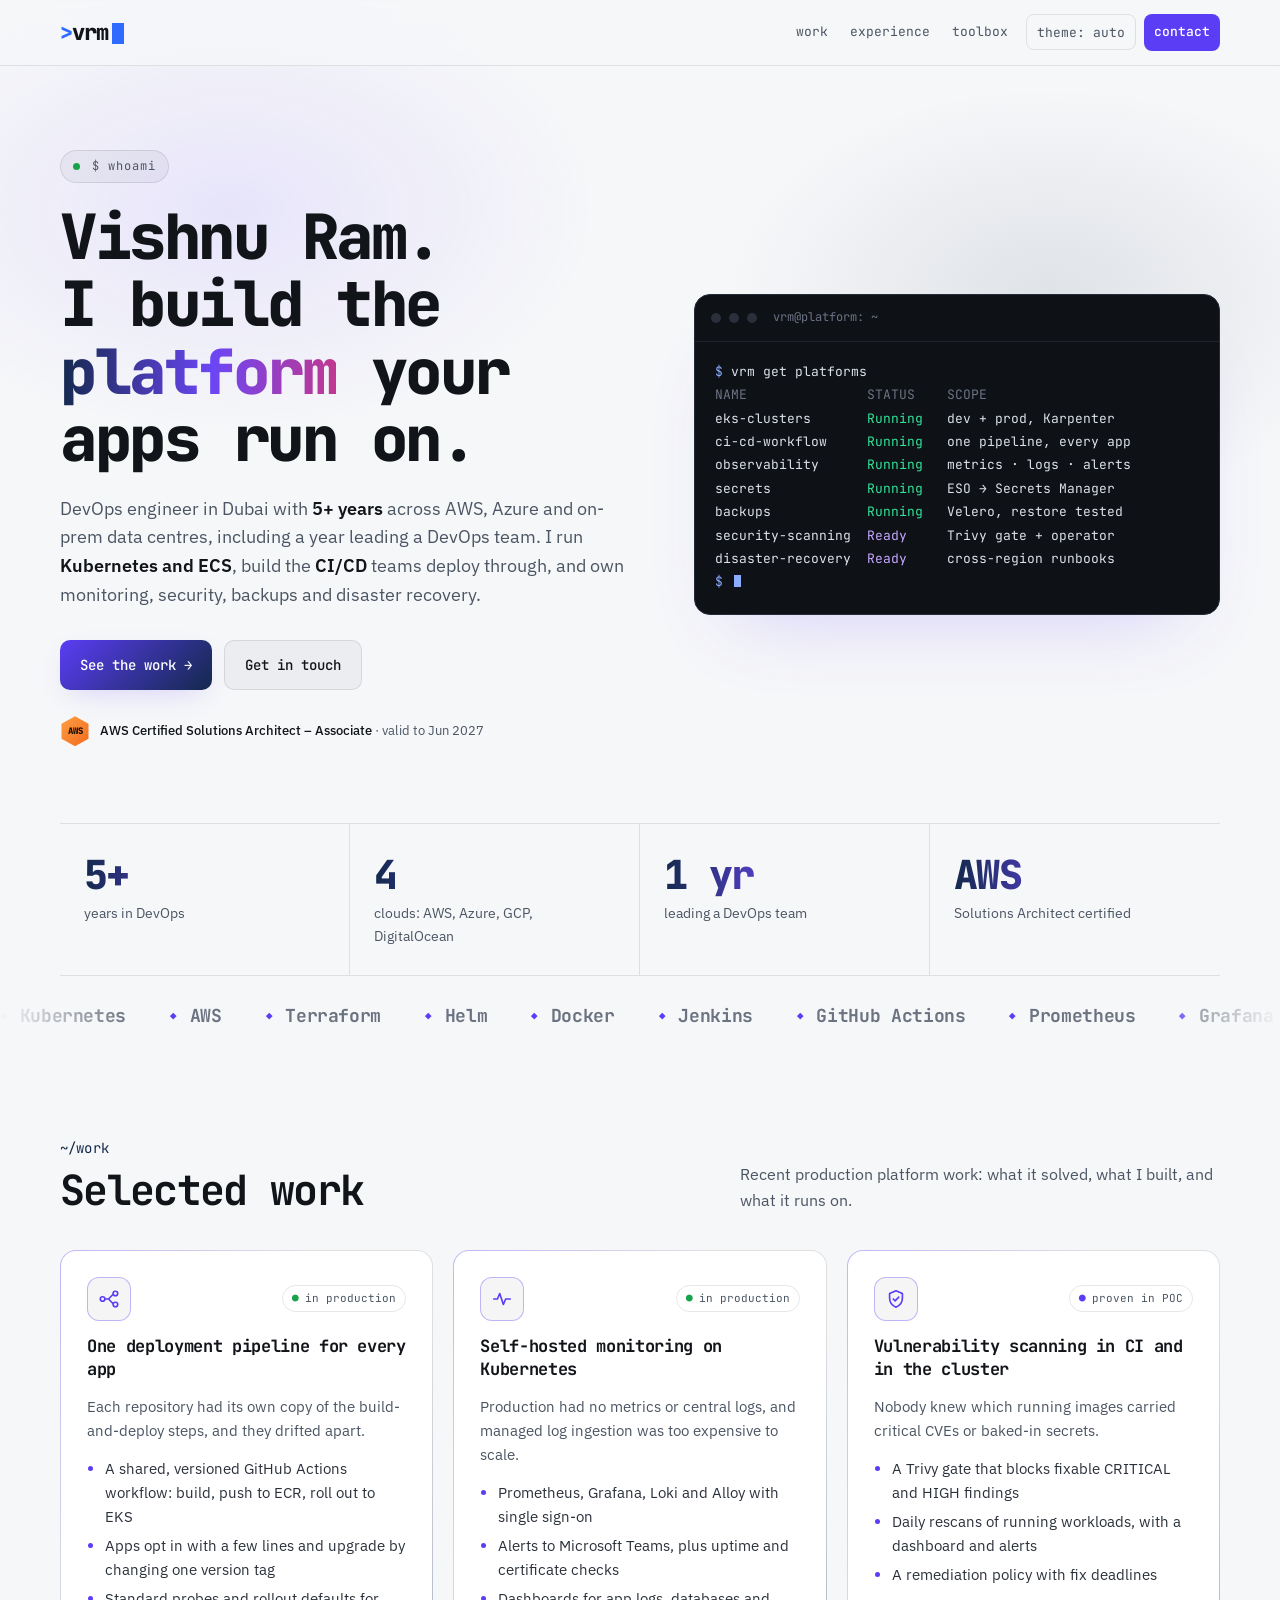
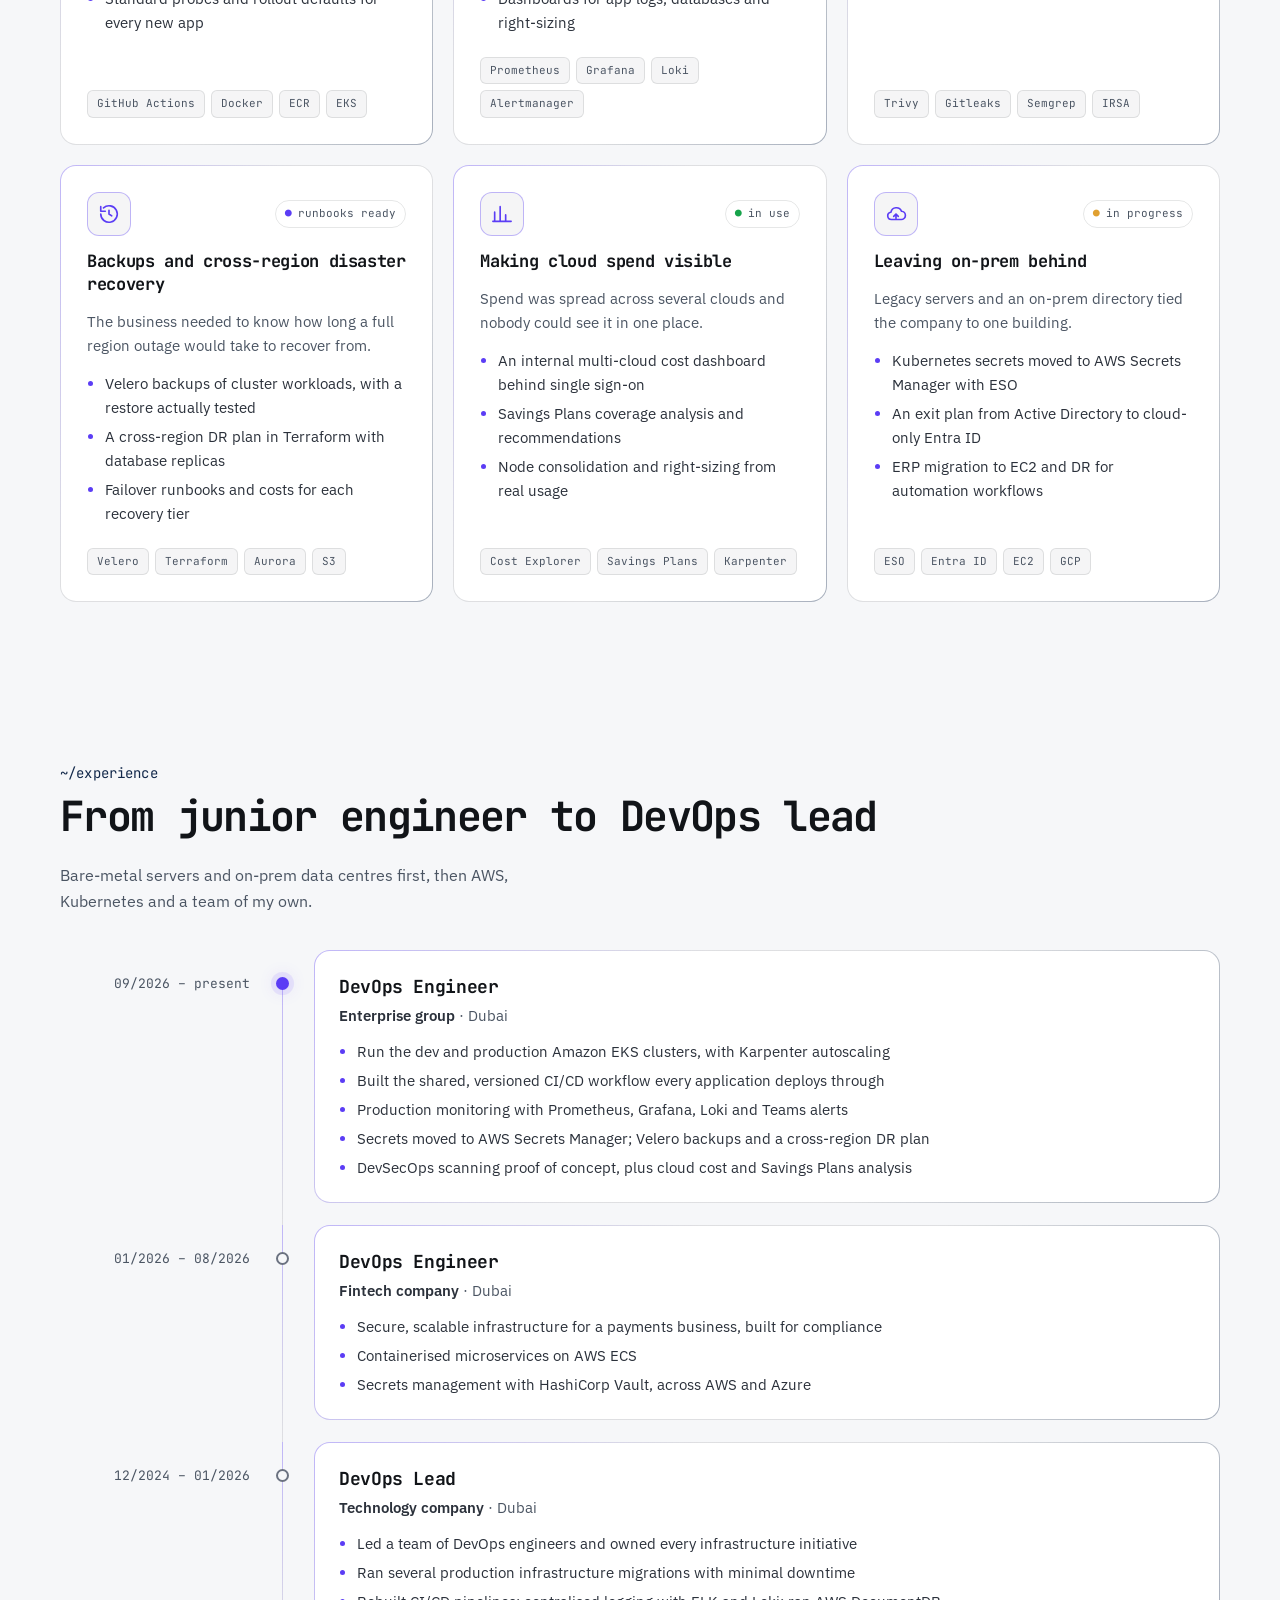
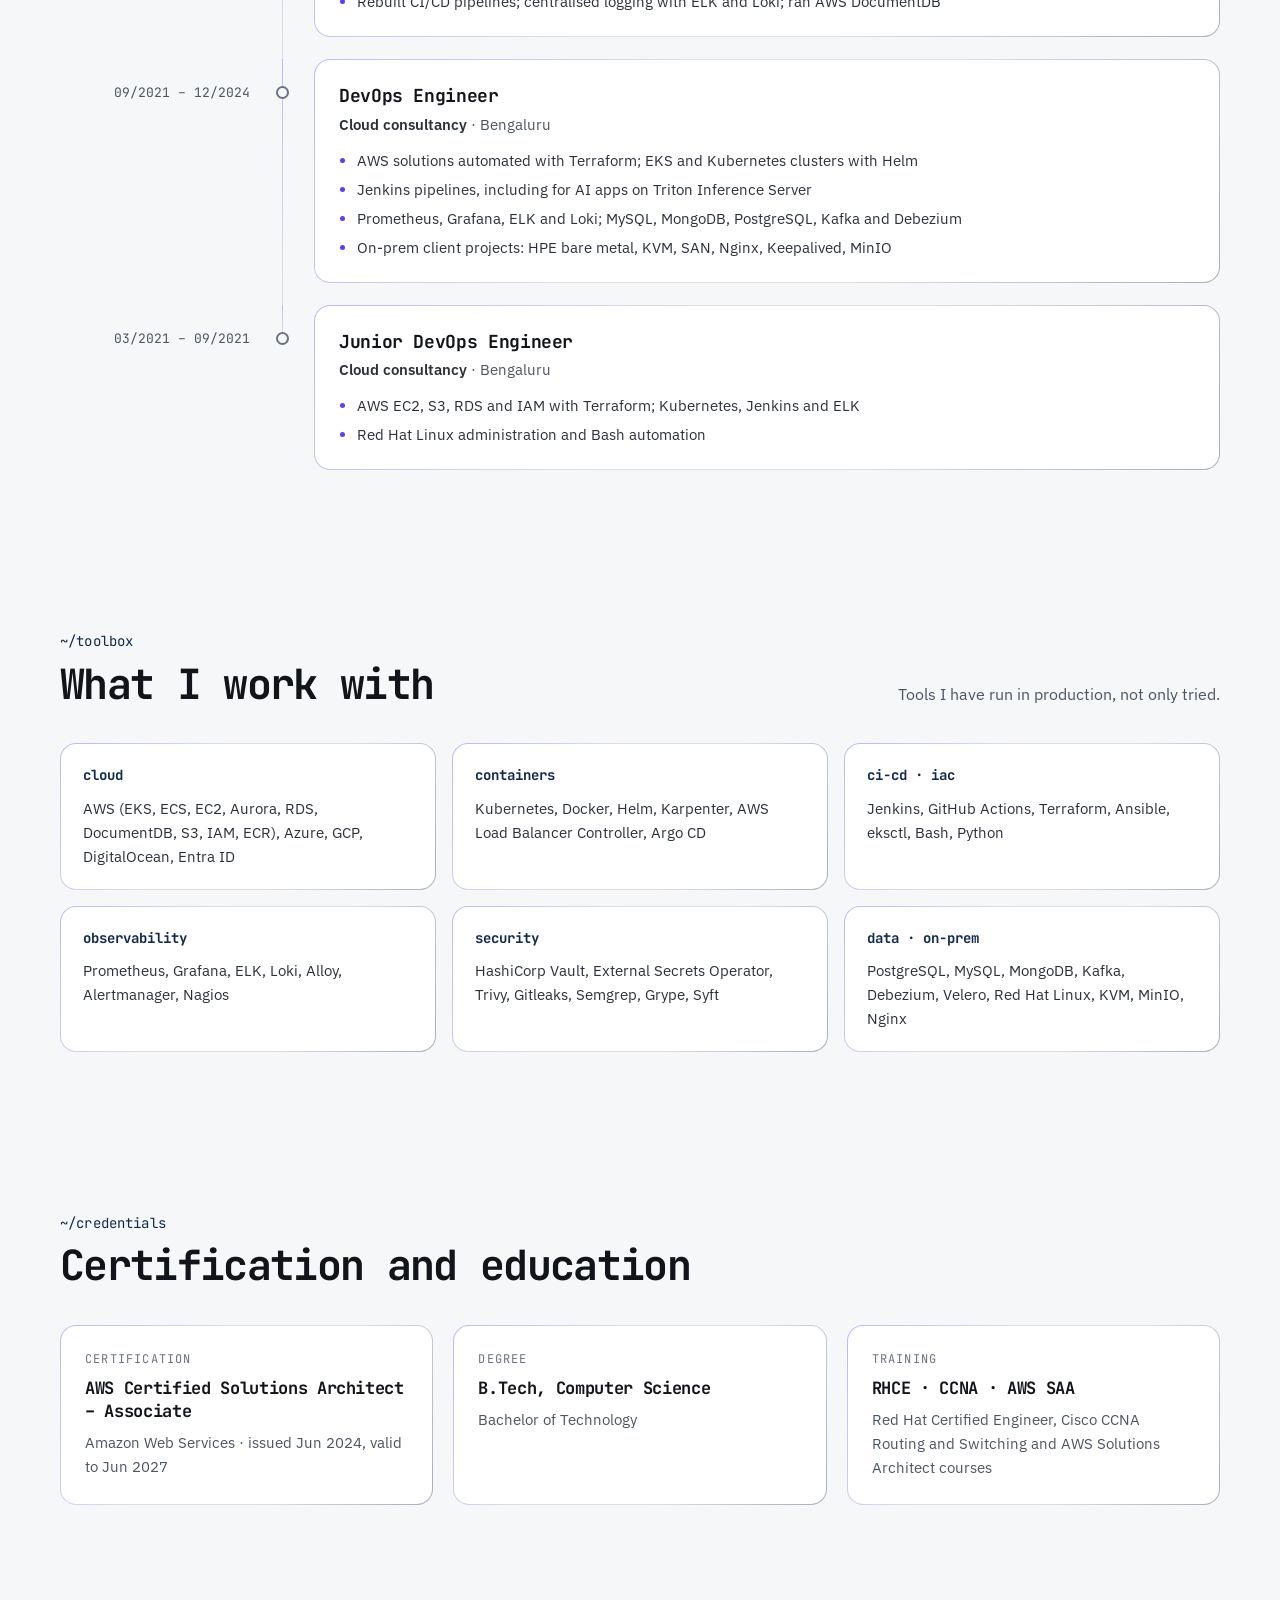
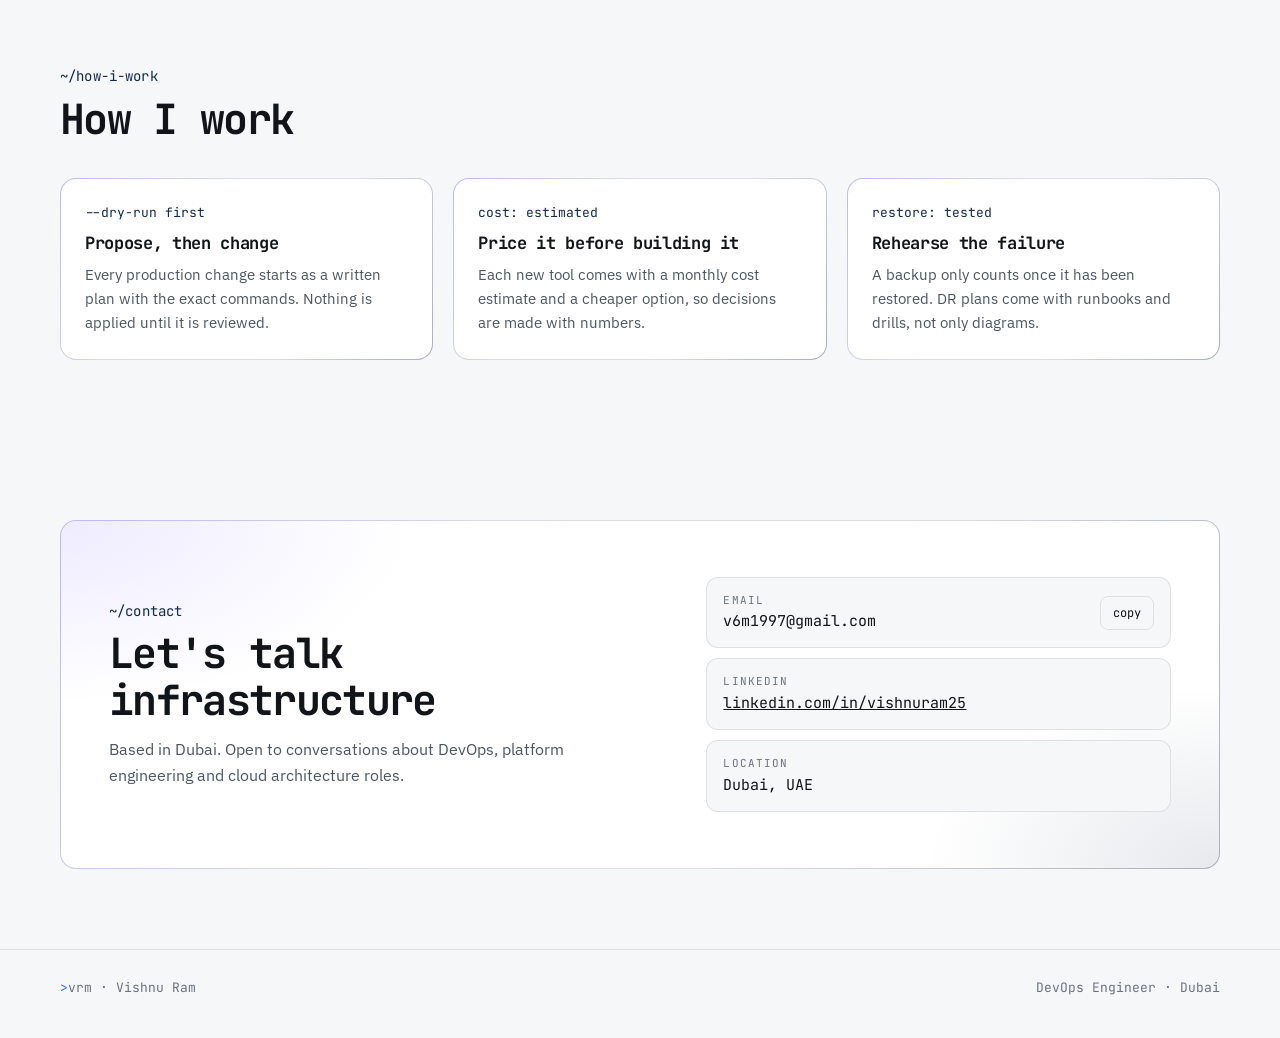
==== index.html @ c990cd4e "Add files via upload" ====
<!doctype html>
<html lang="en">
<head>
<meta charset="utf-8">
<meta name="viewport" content="width=device-width, initial-scale=1, viewport-fit=cover">
<title>Vishnu Ram · DevOps Engineer</title>
<meta name="description" content="Vishnu Ram, DevOps and platform engineer in Dubai: Kubernetes, AWS, CI/CD, observability, security and disaster recovery.">
<meta name="robots" content="noindex, nofollow">
<meta name="theme-color" content="#07070A">
<link rel="icon" type="image/svg+xml" href="favicon.svg">
<meta property="og:type" content="website">
<meta property="og:title" content="Vishnu Ram · DevOps Engineer">
<meta property="og:description" content="I build the platform your apps run on. Kubernetes, AWS, CI/CD, observability, security and DR.">
<style>
:root { padding-top: env(safe-area-inset-top, 0px); padding-bottom: env(safe-area-inset-bottom, 0px); }
body { margin: 0; }
img { max-width: 100%; }
[hidden] { display: none !important; }
</style>
<link rel="preconnect" href="https://fonts.googleapis.com">
<link rel="preconnect" href="https://fonts.gstatic.com" crossorigin>
<link rel="stylesheet" href="https://fonts.googleapis.com/css2?family=JetBrains+Mono:wght@400;500;700;800&family=IBM+Plex+Sans:wght@400;500;600&display=swap">
<style>
/* Layout: command-centre look (status ticker, glass header, gradient-word hero beside a live terminal,
   stat strip, tool marquee, glass cards with lit hairline borders) with the mono type of the >vrm logo:
   headings in JetBrains Mono, section labels as paths (~/work). Dark first, light theme via the switch. */
:root {
  --bg: #07070A;
  --bg-2: #0E0D13;
  --card: #111018;
  --ink: #F4F4F8;
  --text-2: #D3D7DF;
  --muted: #9097A6;
  --dim: #5F6676;
  --line: rgba(255, 255, 255, 0.08);
  --soft: rgba(255, 255, 255, 0.04);
  --head-bg: rgba(7, 7, 10, 0.72);
  --violet: #7A5CFF;
  --violet-hover: #8C72FF;
  --blue: #2F6BFF;
  --logo: #2F6BFF;  /* logo B blue: the same in both themes */
  --path: #8AADFF;
  --lilac: #C6A8FF;
  --green: #34E39A;
  --edge-a: rgba(166, 149, 243, 0.55);
  --edge-b: rgba(47, 107, 255, 0.5);
  --glow-a: rgba(122, 92, 255, 0.22);
  --glow-b: rgba(47, 107, 255, 0.18);
  --shadow: rgba(122, 92, 255, 0.4);
  --grad-text: linear-gradient(92deg, #8FB4FF 0%, #C6A8FF 50%, #F3A7D6 100%);
  --font-mono: "JetBrains Mono", ui-monospace, "SFMono-Regular", Consolas, monospace;
  --font-body: "IBM Plex Sans", system-ui, -apple-system, "Segoe UI", sans-serif;
  color-scheme: dark;
}
@media (prefers-color-scheme: light) {
  :root:not([data-theme="dark"]) {
    --bg: #F6F7F9; --bg-2: #ECEEF3; --card: #FFFFFF; --ink: #111418; --text-2: #2B313B; --muted: #4B5563; --dim: #6B7280;
    --line: rgba(17, 20, 24, 0.10); --soft: rgba(17, 20, 24, 0.04); --head-bg: rgba(246, 247, 249, 0.8);
    --violet: #5B3DF5; --violet-hover: #6E52FF; --blue: #13294B; --path: #13294B; --lilac: #5B3DF5; --green: #16A34A;
    --edge-a: rgba(91, 61, 245, 0.35); --edge-b: rgba(19, 41, 75, 0.35);
    --glow-a: rgba(122, 92, 255, 0.12); --glow-b: rgba(19, 41, 75, 0.10); --shadow: rgba(91, 61, 245, 0.22);
    --grad-text: linear-gradient(92deg, #13294B 0%, #6B46F5 55%, #C2378F 100%);
    color-scheme: light;
  }
}
:root[data-theme="light"] {
  --bg: #F6F7F9; --bg-2: #ECEEF3; --card: #FFFFFF; --ink: #111418; --text-2: #2B313B; --muted: #4B5563; --dim: #6B7280;
  --line: rgba(17, 20, 24, 0.10); --soft: rgba(17, 20, 24, 0.04); --head-bg: rgba(246, 247, 249, 0.8);
  --violet: #5B3DF5; --violet-hover: #6E52FF; --blue: #13294B; --path: #13294B; --lilac: #5B3DF5; --green: #16A34A;
  --edge-a: rgba(91, 61, 245, 0.35); --edge-b: rgba(19, 41, 75, 0.35);
  --glow-a: rgba(122, 92, 255, 0.12); --glow-b: rgba(19, 41, 75, 0.10); --shadow: rgba(91, 61, 245, 0.22);
  --grad-text: linear-gradient(92deg, #13294B 0%, #6B46F5 55%, #C2378F 100%);
  color-scheme: light;
}

* { box-sizing: border-box; }
html { scroll-behavior: smooth; }
body { background: var(--bg); color: var(--ink); font-family: var(--font-body); font-size: 1rem; line-height: 1.6; overflow-x: hidden; }
body::before { content: ""; position: fixed; inset: 0 0 auto; height: env(safe-area-inset-top, 0px); z-index: 20; background: var(--bg); }
a { color: var(--path); }
a:focus-visible, button:focus-visible { outline: 2px solid var(--violet); outline-offset: 3px; border-radius: 6px; }
.gutter { padding-left: max(16px, env(safe-area-inset-left, 0px)); padding-right: max(16px, env(safe-area-inset-right, 0px)); }
.wrap { max-width: 1160px; margin: 0 auto; }

.glass {
  border: 1px solid transparent;
  background:
    linear-gradient(var(--card), var(--card)) padding-box,
    linear-gradient(120deg, var(--edge-a), var(--line) 38%, var(--line) 62%, var(--edge-b)) border-box;
  border-radius: 16px;
}
.grad { background: var(--grad-text); -webkit-background-clip: text; background-clip: text; color: transparent; }

/* Ticker */
.ticker { background: var(--bg-2); border-bottom: 1px solid var(--line); font-family: var(--font-mono); font-size: 0.75rem; color: var(--muted); }
.ticker .wrap { display: flex; align-items: center; justify-content: space-between; gap: 12px; padding-block: 8px; flex-wrap: wrap; }
.ticker b { color: var(--ink); font-weight: 500; }
.pulse { display: inline-block; width: 7px; height: 7px; border-radius: 50%; background: var(--green); margin-right: 8px; animation: pulse 2s infinite; vertical-align: 1px; }
@keyframes pulse { 0% { box-shadow: 0 0 0 0 rgba(52,227,154,0.55); } 70% { box-shadow: 0 0 0 8px rgba(52,227,154,0); } 100% { box-shadow: 0 0 0 0 rgba(52,227,154,0); } }

/* Header */
.site-head { position: sticky; top: env(safe-area-inset-top, 0px); z-index: 10; background: var(--head-bg); backdrop-filter: blur(12px); -webkit-backdrop-filter: blur(12px); border-bottom: 1px solid var(--line); }
.site-head .wrap { display: flex; align-items: center; justify-content: space-between; gap: 16px; padding-block: 14px; flex-wrap: wrap; }
.logo { font-family: var(--font-mono); font-weight: 800; font-size: 1.375rem; letter-spacing: -0.04em; color: var(--ink); text-decoration: none; display: inline-flex; align-items: center; }
.logo .chev { color: var(--logo); }
.cursor { display: inline-block; width: 0.55em; height: 0.95em; background: var(--logo); margin-left: 3px; transform: translateY(1px); animation: blink 1.1s steps(1) infinite; }
@keyframes blink { 50% { opacity: 0; } }
.nav { display: flex; align-items: center; gap: 2px; flex-wrap: wrap; }
.nav a { font-family: var(--font-mono); font-size: 0.8125rem; color: var(--muted); text-decoration: none; padding: 8px 10px; border-radius: 8px; }
.nav a:hover { color: var(--ink); background: var(--soft); }
.theme-btn { font-family: var(--font-mono); font-size: 0.8125rem; color: var(--muted); background: transparent; border: 1px solid var(--line); border-radius: 8px; padding: 7px 10px; cursor: pointer; min-height: 36px; margin-left: 6px; }
.theme-btn:hover { color: var(--ink); border-color: var(--muted); }
.nav a.btn-sm { color: #FFFFFF; background: var(--violet); margin-left: 6px; font-weight: 500; }
.nav a.btn-sm:hover { background: var(--violet-hover); }

/* Hero */
.hero { position: relative; isolation: isolate; }
.hero::before { content: ""; position: absolute; inset: -120px 0 0; z-index: -1; pointer-events: none;
  background: radial-gradient(520px 320px at 18% 30%, var(--glow-a), transparent 70%), radial-gradient(460px 300px at 82% 40%, var(--glow-b), transparent 70%); }
.hero .wrap { display: grid; grid-template-columns: minmax(0, 1.1fr) minmax(0, 1fr); gap: 56px; align-items: center; padding-block: 84px 64px; }
.eyebrow { font-family: var(--font-mono); font-size: 0.75rem; letter-spacing: 0.08em; color: var(--muted); margin: 0 0 20px; display: inline-flex; align-items: center; gap: 4px; padding: 6px 12px; border-radius: 999px; border: 1px solid var(--line); background: var(--soft); }
h1 { font-family: var(--font-mono); font-weight: 800; font-size: clamp(2.3rem, 5.4vw, 3.9rem); line-height: 1.08; letter-spacing: -0.04em; margin: 0 0 22px; text-wrap: balance; }
.lede { font-size: 1.125rem; color: var(--muted); max-width: 34em; margin: 0 0 30px; }
.lede strong { color: var(--ink); font-weight: 600; }
.cta { display: flex; gap: 12px; flex-wrap: wrap; }
.btn { font-family: var(--font-mono); font-size: 0.875rem; font-weight: 500; text-decoration: none; padding: 13px 20px; border-radius: 10px; min-height: 46px; display: inline-flex; align-items: center; gap: 8px; }
.btn-primary { background: linear-gradient(135deg, var(--violet), var(--blue)); color: #FFFFFF; box-shadow: 0 10px 30px -10px var(--shadow); }
.btn-primary:hover { filter: brightness(1.1); }
.btn-ghost { color: var(--ink); border: 1px solid var(--line); background: var(--soft); }
.btn-ghost:hover { border-color: var(--muted); }
.cert { display: inline-flex; align-items: center; gap: 10px; margin-top: 26px; font-size: 0.8125rem; color: var(--muted); }
.cert-badge { width: 30px; height: 30px; flex: none; clip-path: polygon(50% 0%, 95% 25%, 95% 75%, 50% 100%, 5% 75%, 5% 25%); background: linear-gradient(135deg, #FF9F43, #F26B1D); display: grid; place-items: center; font-family: var(--font-mono); font-size: 0.5625rem; font-weight: 800; color: #1A0E05; }
.cert b { color: var(--ink); font-weight: 500; }
.rise { animation: rise 0.8s cubic-bezier(.2,.7,.2,1) both; }
.rise-2 { animation-delay: 0.08s; } .rise-3 { animation-delay: 0.16s; } .rise-4 { animation-delay: 0.24s; }
@keyframes rise { from { opacity: 0; transform: translateY(14px); } to { opacity: 1; transform: none; } }

/* Terminal: always dark, in both themes */
.term { background: #0E1116; border: 1px solid #262B38; border-radius: 16px; overflow: hidden; min-width: 0; box-shadow: 0 40px 80px -40px var(--shadow); font-family: var(--font-mono); font-size: 0.8125rem; line-height: 1.8; }
.term-bar { display: flex; align-items: center; gap: 8px; padding: 12px 16px; border-bottom: 1px solid #1F2430; color: #6B7385; font-size: 0.75rem; }
.term-bar i { width: 10px; height: 10px; border-radius: 50%; background: #2A2F3B; display: inline-block; }
.term-bar span { margin-left: 8px; }
.term-body { padding: 18px 20px 20px; overflow-x: auto; }
.term-body pre { margin: 0; font: inherit; white-space: pre; color: #DDE1EA; }
.t-dim { color: #6B7385; } .t-acc { color: #8AADFF; } .t-ok { color: #34E39A; } .t-rdy { color: #C6A8FF; }

/* Stats */
.stats { display: grid; grid-template-columns: repeat(4, minmax(0, 1fr)); border-top: 1px solid var(--line); border-bottom: 1px solid var(--line); }
.stat { padding: 28px 24px; display: flex; flex-direction: column; gap: 4px; border-right: 1px solid var(--line); }
.stat:last-child { border-right: 0; }
.stat .n { font-family: var(--font-mono); font-weight: 800; font-size: clamp(1.9rem, 3.6vw, 2.5rem); letter-spacing: -0.04em; line-height: 1.15; font-variant-numeric: tabular-nums; }
.stat .l { font-size: 0.875rem; color: var(--muted); }

/* Marquee */
.marquee { overflow: hidden; padding-block: 26px; mask-image: linear-gradient(90deg, transparent, #000 10%, #000 90%, transparent); -webkit-mask-image: linear-gradient(90deg, transparent, #000 10%, #000 90%, transparent); }
.marquee-track { display: flex; gap: 44px; width: max-content; animation: slide 40s linear infinite; }
.marquee-track span { font-family: var(--font-mono); font-weight: 700; font-size: 1.125rem; color: var(--dim); white-space: nowrap; letter-spacing: -0.02em; }
.marquee-track span::before { content: "◆"; font-size: 0.6em; color: var(--violet); margin-right: 14px; vertical-align: 2px; }
@keyframes slide { to { transform: translateX(-50%); } }

/* Sections */
section { padding-block: 80px; }
.sec-head { display: flex; align-items: flex-end; justify-content: space-between; gap: 24px; flex-wrap: wrap; margin-bottom: 36px; }
.path { font-family: var(--font-mono); font-size: 0.875rem; color: var(--path); margin: 0 0 8px; letter-spacing: 0.01em; }
h2 { font-family: var(--font-mono); font-weight: 700; font-size: clamp(1.9rem, 3.8vw, 2.6rem); letter-spacing: -0.04em; line-height: 1.12; margin: 0; text-wrap: balance; }
.sec-sub { color: var(--muted); max-width: 30em; margin: 0; }

/* Work */
.work { display: grid; grid-template-columns: repeat(3, minmax(0, 1fr)); gap: 20px; }
.case { padding: 26px; display: flex; flex-direction: column; gap: 14px; min-width: 0; transition: transform .25s ease, box-shadow .25s ease; }
.case:hover { transform: translateY(-4px); box-shadow: 0 30px 50px -24px var(--shadow); }
.case-icon { width: 44px; height: 44px; border-radius: 12px; display: grid; place-items: center; background: var(--soft); border: 1px solid var(--edge-a); color: var(--lilac); }
.case-top { display: flex; align-items: center; justify-content: space-between; gap: 10px; }
.status { font-family: var(--font-mono); font-size: 0.6875rem; padding: 4px 9px; border-radius: 999px; border: 1px solid var(--line); color: var(--muted); white-space: nowrap; }
.status::before { content: "●"; margin-right: 6px; }
.status.live::before { color: var(--green); } .status.ready::before { color: var(--lilac); } .status.plan::before { color: #E0A030; }
.case h3 { font-family: var(--font-mono); font-size: 1.0625rem; font-weight: 700; letter-spacing: -0.02em; margin: 0; line-height: 1.35; }
.case p { margin: 0; color: var(--muted); font-size: 0.9375rem; }
.case ul { margin: 0; padding-left: 18px; display: grid; gap: 5px; font-size: 0.9375rem; color: var(--text-2); }
.case li::marker { color: var(--violet); }
.tags { display: flex; flex-wrap: wrap; gap: 6px; margin-top: auto; padding-top: 8px; }
.tag { font-family: var(--font-mono); font-size: 0.6875rem; padding: 4px 9px; border-radius: 6px; background: var(--soft); border: 1px solid var(--line); color: var(--muted); }

/* Experience */
.timeline { display: grid; }
.role { display: grid; grid-template-columns: 190px 28px minmax(0, 1fr); gap: 0 18px; }
.role-when { font-family: var(--font-mono); font-size: 0.8125rem; color: var(--muted); padding-top: 24px; text-align: right; font-variant-numeric: tabular-nums; }
.role-rail { position: relative; display: flex; justify-content: center; }
.role-rail::before { content: ""; position: absolute; top: 0; bottom: 0; width: 1px; background: linear-gradient(180deg, var(--edge-a), var(--line)); }
.role:first-child .role-rail::before { top: 30px; }
.role:last-child .role-rail::before { bottom: auto; height: 30px; }
.role-dot { position: relative; width: 13px; height: 13px; border-radius: 50%; border: 2px solid var(--dim); background: var(--bg); margin-top: 27px; }
.role.now .role-dot { border-color: var(--violet); background: var(--violet); box-shadow: 0 0 0 5px var(--glow-a), 0 0 18px var(--shadow); }
.role-body { padding: 0 0 22px; min-width: 0; }
.role:last-child .role-body { padding-bottom: 0; }
.role-card { padding: 22px 24px; }
.role h3 { font-family: var(--font-mono); font-size: 1.125rem; font-weight: 700; margin: 0; letter-spacing: -0.02em; }
.role .org { color: var(--muted); margin: 2px 0 12px; font-size: 0.9375rem; }
.role .org b { color: var(--text-2); font-weight: 600; }
.role ul { margin: 0; padding-left: 18px; display: grid; gap: 5px; color: var(--text-2); font-size: 0.9375rem; }
.role li::marker { color: var(--violet); }

/* Toolbox */
.tools { display: grid; grid-template-columns: repeat(3, minmax(0, 1fr)); gap: 16px; }
.tool { padding: 20px 22px; min-width: 0; }
.tool h3 { font-family: var(--font-mono); font-size: 0.875rem; color: var(--path); margin: 0 0 10px; font-weight: 700; }
.tool p { margin: 0; color: var(--text-2); font-size: 0.9375rem; }

/* Credentials + principles */
.trio { display: grid; grid-template-columns: repeat(3, minmax(0, 1fr)); gap: 20px; }
.tile { padding: 24px; display: flex; flex-direction: column; gap: 8px; min-width: 0; }
.tile .k { font-family: var(--font-mono); font-size: 0.75rem; color: var(--dim); text-transform: uppercase; letter-spacing: 0.1em; }
.tile h3 { font-family: var(--font-mono); font-size: 1.0625rem; font-weight: 700; margin: 0; letter-spacing: -0.02em; line-height: 1.35; }
.tile p { margin: 0; color: var(--muted); font-size: 0.9375rem; }
.tile code { font-family: var(--font-mono); font-size: 0.8125rem; color: var(--path); }

/* Contact band */
.contact-band { position: relative; overflow: hidden; padding: 56px 48px; display: grid; grid-template-columns: minmax(0, 1.2fr) minmax(0, 1fr); gap: 40px; align-items: center; }
.contact-band::before { content: ""; position: absolute; inset: 0; z-index: 0; pointer-events: none; background: radial-gradient(500px 260px at 0% 0%, var(--glow-a), transparent 70%), radial-gradient(420px 260px at 100% 100%, var(--glow-b), transparent 70%); }
.contact-band > * { position: relative; }
.contact-band h2 { margin-bottom: 14px; }
.links { display: grid; gap: 10px; }
.link-row { display: flex; align-items: center; justify-content: space-between; gap: 12px; padding: 14px 16px; border: 1px solid var(--line); border-radius: 12px; background: var(--bg); min-width: 0; flex-wrap: wrap; }
.link-row .k { font-family: var(--font-mono); font-size: 0.6875rem; color: var(--dim); text-transform: uppercase; letter-spacing: 0.1em; }
.link-row .v { font-family: var(--font-mono); font-size: 0.9375rem; overflow-wrap: anywhere; }
.link-row .v a { color: var(--ink); }
.copy-btn { font-family: var(--font-mono); font-size: 0.75rem; border: 1px solid var(--line); background: transparent; color: var(--ink); border-radius: 8px; padding: 6px 12px; cursor: pointer; min-height: 34px; }
.copy-btn:hover { border-color: var(--muted); }

footer { border-top: 1px solid var(--line); padding-block: 28px 40px; font-family: var(--font-mono); font-size: 0.8125rem; color: var(--dim); }
footer .wrap { display: flex; justify-content: space-between; gap: 16px; flex-wrap: wrap; }

@media (max-width: 960px) { .work, .tools { grid-template-columns: repeat(2, minmax(0, 1fr)); } }
@media (max-width: 820px) {
  .hero .wrap { grid-template-columns: minmax(0, 1fr); padding-block: 56px 40px; gap: 40px; }
  .stats { grid-template-columns: repeat(2, minmax(0, 1fr)); }
  .stat:nth-child(2) { border-right: 0; }
  .stat:nth-child(-n+2) { border-bottom: 1px solid var(--line); }
  .trio, .contact-band { grid-template-columns: minmax(0, 1fr); }
  .contact-band { padding: 36px 22px; }
  .role { grid-template-columns: 20px minmax(0, 1fr); gap: 0 14px; }
  .role-when { grid-column: 2; grid-row: 1; text-align: left; padding: 0 0 8px; }
  .role-rail { grid-column: 1; grid-row: 1 / span 2; }
  .role-dot { margin-top: 5px; }
  .role:first-child .role-rail::before { top: 8px; }
  .role-body { grid-column: 2; }
  section { padding-block: 60px; }
}
@media (max-width: 600px) {
  .work, .tools { grid-template-columns: minmax(0, 1fr); }
  .nav a.opt { display: none; }
  .ticker .hide-sm { display: none; }
}
@media (prefers-reduced-motion: reduce) {
  .cursor, .pulse, .marquee-track, .rise { animation: none; }
  .case { transition: none; }
  html { scroll-behavior: auto; }
}
</style>
</head>
<body>

<header class="site-head gutter">
  <div class="wrap">
    <a class="logo" href="#top" aria-label="VRM, home"><span class="chev">&gt;</span>vrm<span class="cursor" aria-hidden="true"></span></a>
    <nav class="nav" aria-label="Sections">
      <a href="#work">work</a>
      <a href="#experience" class="opt">experience</a>
      <a href="#toolbox" class="opt">toolbox</a>
      <button class="theme-btn" id="theme-btn" type="button" aria-label="Switch colour theme">theme: auto</button>
      <a href="#contact" class="btn-sm">contact</a>
    </nav>
  </div>
</header>

<main id="top">
  <div class="hero gutter">
    <div class="wrap">
      <div>
        <p class="eyebrow rise"><span class="pulse" aria-hidden="true"></span>$ whoami</p>
        <h1 class="rise rise-2">Vishnu Ram.<br>I build the <span class="grad">platform</span> your apps run on.</h1>
        <p class="lede rise rise-3">DevOps engineer in Dubai with <strong>5+ years</strong> across AWS, Azure and on-prem data centres, including a year leading a DevOps team. I run <strong>Kubernetes and ECS</strong>, build the <strong>CI/CD</strong> teams deploy through, and own monitoring, security, backups and disaster recovery.</p>
        <div class="cta rise rise-4">
          <a class="btn btn-primary" href="#work">See the work <span aria-hidden="true">→</span></a>
          <a class="btn btn-ghost" href="#contact">Get in touch</a>
        </div>
        <p class="cert rise rise-4"><span class="cert-badge" aria-hidden="true">AWS</span><span><b>AWS Certified Solutions Architect – Associate</b> · valid to Jun 2027</span></p>
      </div>

      <div class="term rise rise-3" role="img" aria-label="Terminal showing a status table of the platforms Vishnu runs">
        <div class="term-bar"><i></i><i></i><i></i><span>vrm@platform: ~</span></div>
        <div class="term-body">
<pre><span class="t-acc">$</span> vrm get platforms
<span class="t-dim">NAME               STATUS    SCOPE</span>
eks-clusters       <span class="t-ok">Running</span>   dev + prod, Karpenter
ci-cd-workflow     <span class="t-ok">Running</span>   one pipeline, every app
observability      <span class="t-ok">Running</span>   metrics · logs · alerts
secrets            <span class="t-ok">Running</span>   ESO → Secrets Manager
backups            <span class="t-ok">Running</span>   Velero, restore tested
security-scanning  <span class="t-rdy">Ready</span>     Trivy gate + operator
disaster-recovery  <span class="t-rdy">Ready</span>     cross-region runbooks
<span class="t-acc">$</span> <span class="cursor" aria-hidden="true" style="background:#8AADFF"></span></pre>
        </div>
      </div>
    </div>
  </div>

  <div class="gutter">
    <div class="wrap">
      <div class="stats">
        <div class="stat"><span class="n grad">5+</span><span class="l">years in DevOps</span></div>
        <div class="stat"><span class="n grad">4</span><span class="l">clouds: AWS, Azure, GCP, DigitalOcean</span></div>
        <div class="stat"><span class="n grad">1 yr</span><span class="l">leading a DevOps team</span></div>
        <div class="stat"><span class="n grad">AWS</span><span class="l">Solutions Architect certified</span></div>
      </div>
    </div>
  </div>

  <div class="marquee" aria-label="Tools I work with: Kubernetes, AWS, Terraform, Helm, Docker, Jenkins, GitHub Actions, Prometheus, Grafana, Loki, ELK, Vault, Ansible, Azure, PostgreSQL, Kafka">
    <div class="marquee-track" aria-hidden="true">
      <span>Kubernetes</span><span>AWS</span><span>Terraform</span><span>Helm</span><span>Docker</span><span>Jenkins</span><span>GitHub Actions</span><span>Prometheus</span><span>Grafana</span><span>Loki</span><span>ELK</span><span>Vault</span><span>Ansible</span><span>Azure</span><span>PostgreSQL</span><span>Kafka</span>
      <span>Kubernetes</span><span>AWS</span><span>Terraform</span><span>Helm</span><span>Docker</span><span>Jenkins</span><span>GitHub Actions</span><span>Prometheus</span><span>Grafana</span><span>Loki</span><span>ELK</span><span>Vault</span><span>Ansible</span><span>Azure</span><span>PostgreSQL</span><span>Kafka</span>
    </div>
  </div>

  <section id="work" class="gutter" aria-labelledby="work-h">
    <div class="wrap">
      <div class="sec-head">
        <div>
          <p class="path">~/work</p>
          <h2 id="work-h">Selected work</h2>
        </div>
        <p class="sec-sub">Recent production platform work: what it solved, what I built, and what it runs on.</p>
      </div>

      <div class="work">
        <article class="case glass">
          <div class="case-top">
            <span class="case-icon" aria-hidden="true"><svg width="22" height="22" viewBox="0 0 24 24" fill="none" stroke="currentColor" stroke-width="1.8" stroke-linecap="round" stroke-linejoin="round"><circle cx="5" cy="12" r="2.5"></circle><circle cx="19" cy="6" r="2.5"></circle><circle cx="19" cy="18" r="2.5"></circle><path d="M7.5 12h4l5-5.2M11.5 12l5 5.2"></path></svg></span>
            <span class="status live">in production</span>
          </div>
          <h3>One deployment pipeline for every app</h3>
          <p>Each repository had its own copy of the build-and-deploy steps, and they drifted apart.</p>
          <ul>
            <li>A shared, versioned GitHub Actions workflow: build, push to ECR, roll out to EKS</li>
            <li>Apps opt in with a few lines and upgrade by changing one version tag</li>
            <li>Standard probes and rollout defaults for every new app</li>
          </ul>
          <div class="tags"><span class="tag">GitHub Actions</span><span class="tag">Docker</span><span class="tag">ECR</span><span class="tag">EKS</span></div>
        </article>

        <article class="case glass">
          <div class="case-top">
            <span class="case-icon" aria-hidden="true"><svg width="22" height="22" viewBox="0 0 24 24" fill="none" stroke="currentColor" stroke-width="1.8" stroke-linecap="round" stroke-linejoin="round"><path d="M3 12h4l2.5-6 4 12 2.5-6H21"></path></svg></span>
            <span class="status live">in production</span>
          </div>
          <h3>Self-hosted monitoring on Kubernetes</h3>
          <p>Production had no metrics or central logs, and managed log ingestion was too expensive to scale.</p>
          <ul>
            <li>Prometheus, Grafana, Loki and Alloy with single sign-on</li>
            <li>Alerts to Microsoft Teams, plus uptime and certificate checks</li>
            <li>Dashboards for app logs, databases and right-sizing</li>
          </ul>
          <div class="tags"><span class="tag">Prometheus</span><span class="tag">Grafana</span><span class="tag">Loki</span><span class="tag">Alertmanager</span></div>
        </article>

        <article class="case glass">
          <div class="case-top">
            <span class="case-icon" aria-hidden="true"><svg width="22" height="22" viewBox="0 0 24 24" fill="none" stroke="currentColor" stroke-width="1.8" stroke-linecap="round" stroke-linejoin="round"><path d="M12 3l7 3v5c0 4.5-3 8.3-7 10-4-1.7-7-5.5-7-10V6l7-3z"></path><path d="M9 12l2 2 4-4"></path></svg></span>
            <span class="status ready">proven in POC</span>
          </div>
          <h3>Vulnerability scanning in CI and in the cluster</h3>
          <p>Nobody knew which running images carried critical CVEs or baked-in secrets.</p>
          <ul>
            <li>A Trivy gate that blocks fixable CRITICAL and HIGH findings</li>
            <li>Daily rescans of running workloads, with a dashboard and alerts</li>
            <li>A remediation policy with fix deadlines</li>
          </ul>
          <div class="tags"><span class="tag">Trivy</span><span class="tag">Gitleaks</span><span class="tag">Semgrep</span><span class="tag">IRSA</span></div>
        </article>

        <article class="case glass">
          <div class="case-top">
            <span class="case-icon" aria-hidden="true"><svg width="22" height="22" viewBox="0 0 24 24" fill="none" stroke="currentColor" stroke-width="1.8" stroke-linecap="round" stroke-linejoin="round"><path d="M3 12a9 9 0 1 0 3-6.7"></path><path d="M3 4v5h5"></path><path d="M12 8v4l3 2"></path></svg></span>
            <span class="status ready">runbooks ready</span>
          </div>
          <h3>Backups and cross-region disaster recovery</h3>
          <p>The business needed to know how long a full region outage would take to recover from.</p>
          <ul>
            <li>Velero backups of cluster workloads, with a restore actually tested</li>
            <li>A cross-region DR plan in Terraform with database replicas</li>
            <li>Failover runbooks and costs for each recovery tier</li>
          </ul>
          <div class="tags"><span class="tag">Velero</span><span class="tag">Terraform</span><span class="tag">Aurora</span><span class="tag">S3</span></div>
        </article>

        <article class="case glass">
          <div class="case-top">
            <span class="case-icon" aria-hidden="true"><svg width="22" height="22" viewBox="0 0 24 24" fill="none" stroke="currentColor" stroke-width="1.8" stroke-linecap="round" stroke-linejoin="round"><path d="M4 20V10M10 20V4M16 20v-7M22 20H2"></path></svg></span>
            <span class="status live">in use</span>
          </div>
          <h3>Making cloud spend visible</h3>
          <p>Spend was spread across several clouds and nobody could see it in one place.</p>
          <ul>
            <li>An internal multi-cloud cost dashboard behind single sign-on</li>
            <li>Savings Plans coverage analysis and recommendations</li>
            <li>Node consolidation and right-sizing from real usage</li>
          </ul>
          <div class="tags"><span class="tag">Cost Explorer</span><span class="tag">Savings Plans</span><span class="tag">Karpenter</span></div>
        </article>

        <article class="case glass">
          <div class="case-top">
            <span class="case-icon" aria-hidden="true"><svg width="22" height="22" viewBox="0 0 24 24" fill="none" stroke="currentColor" stroke-width="1.8" stroke-linecap="round" stroke-linejoin="round"><path d="M7 18a4 4 0 0 1-.5-7.97A6 6 0 0 1 18 9a4.5 4.5 0 0 1-.5 9H7z"></path><path d="M12 12v5M9.5 14.5 12 12l2.5 2.5"></path></svg></span>
            <span class="status plan">in progress</span>
          </div>
          <h3>Leaving on-prem behind</h3>
          <p>Legacy servers and an on-prem directory tied the company to one building.</p>
          <ul>
            <li>Kubernetes secrets moved to AWS Secrets Manager with ESO</li>
            <li>An exit plan from Active Directory to cloud-only Entra ID</li>
            <li>ERP migration to EC2 and DR for automation workflows</li>
          </ul>
          <div class="tags"><span class="tag">ESO</span><span class="tag">Entra ID</span><span class="tag">EC2</span><span class="tag">GCP</span></div>
        </article>
      </div>
    </div>
  </section>

  <section id="experience" class="gutter" aria-labelledby="experience-h">
    <div class="wrap">
      <div class="sec-head">
        <div>
          <p class="path">~/experience</p>
          <h2 id="experience-h">From junior engineer to DevOps lead</h2>
        </div>
        <p class="sec-sub">Bare-metal servers and on-prem data centres first, then AWS, Kubernetes and a team of my own.</p>
      </div>
      <div class="timeline">
        <div class="role now">
          <div class="role-when">09/2026 – present</div>
          <div class="role-rail"><span class="role-dot"></span></div>
          <div class="role-body"><div class="role-card glass">
            <h3>DevOps Engineer</h3>
            <p class="org"><b>Enterprise group</b> · Dubai</p>
            <ul>
              <li>Run the dev and production Amazon EKS clusters, with Karpenter autoscaling</li>
              <li>Built the shared, versioned CI/CD workflow every application deploys through</li>
              <li>Production monitoring with Prometheus, Grafana, Loki and Teams alerts</li>
              <li>Secrets moved to AWS Secrets Manager; Velero backups and a cross-region DR plan</li>
              <li>DevSecOps scanning proof of concept, plus cloud cost and Savings Plans analysis</li>
            </ul>
          </div></div>
        </div>
        <div class="role">
          <div class="role-when">01/2026 – 08/2026</div>
          <div class="role-rail"><span class="role-dot"></span></div>
          <div class="role-body"><div class="role-card glass">
            <h3>DevOps Engineer</h3>
            <p class="org"><b>Fintech company</b> · Dubai</p>
            <ul>
              <li>Secure, scalable infrastructure for a payments business, built for compliance</li>
              <li>Containerised microservices on AWS ECS</li>
              <li>Secrets management with HashiCorp Vault, across AWS and Azure</li>
            </ul>
          </div></div>
        </div>
        <div class="role">
          <div class="role-when">12/2024 – 01/2026</div>
          <div class="role-rail"><span class="role-dot"></span></div>
          <div class="role-body"><div class="role-card glass">
            <h3>DevOps Lead</h3>
            <p class="org"><b>Technology company</b> · Dubai</p>
            <ul>
              <li>Led a team of DevOps engineers and owned every infrastructure initiative</li>
              <li>Ran several production infrastructure migrations with minimal downtime</li>
              <li>Rebuilt CI/CD pipelines; centralised logging with ELK and Loki; ran AWS DocumentDB</li>
            </ul>
          </div></div>
        </div>
        <div class="role">
          <div class="role-when">09/2021 – 12/2024</div>
          <div class="role-rail"><span class="role-dot"></span></div>
          <div class="role-body"><div class="role-card glass">
            <h3>DevOps Engineer</h3>
            <p class="org"><b>Cloud consultancy</b> · Bengaluru</p>
            <ul>
              <li>AWS solutions automated with Terraform; EKS and Kubernetes clusters with Helm</li>
              <li>Jenkins pipelines, including for AI apps on Triton Inference Server</li>
              <li>Prometheus, Grafana, ELK and Loki; MySQL, MongoDB, PostgreSQL, Kafka and Debezium</li>
              <li>On-prem client projects: HPE bare metal, KVM, SAN, Nginx, Keepalived, MinIO</li>
            </ul>
          </div></div>
        </div>
        <div class="role">
          <div class="role-when">03/2021 – 09/2021</div>
          <div class="role-rail"><span class="role-dot"></span></div>
          <div class="role-body"><div class="role-card glass">
            <h3>Junior DevOps Engineer</h3>
            <p class="org"><b>Cloud consultancy</b> · Bengaluru</p>
            <ul>
              <li>AWS EC2, S3, RDS and IAM with Terraform; Kubernetes, Jenkins and ELK</li>
              <li>Red Hat Linux administration and Bash automation</li>
            </ul>
          </div></div>
        </div>
      </div>
    </div>
  </section>

  <section id="toolbox" class="gutter" aria-labelledby="toolbox-h">
    <div class="wrap">
      <div class="sec-head">
        <div>
          <p class="path">~/toolbox</p>
          <h2 id="toolbox-h">What I work with</h2>
        </div>
        <p class="sec-sub">Tools I have run in production, not only tried.</p>
      </div>
      <div class="tools">
        <div class="tool glass"><h3>cloud</h3><p>AWS (EKS, ECS, EC2, Aurora, RDS, DocumentDB, S3, IAM, ECR), Azure, GCP, DigitalOcean, Entra ID</p></div>
        <div class="tool glass"><h3>containers</h3><p>Kubernetes, Docker, Helm, Karpenter, AWS Load Balancer Controller, Argo CD</p></div>
        <div class="tool glass"><h3>ci-cd · iac</h3><p>Jenkins, GitHub Actions, Terraform, Ansible, eksctl, Bash, Python</p></div>
        <div class="tool glass"><h3>observability</h3><p>Prometheus, Grafana, ELK, Loki, Alloy, Alertmanager, Nagios</p></div>
        <div class="tool glass"><h3>security</h3><p>HashiCorp Vault, External Secrets Operator, Trivy, Gitleaks, Semgrep, Grype, Syft</p></div>
        <div class="tool glass"><h3>data · on-prem</h3><p>PostgreSQL, MySQL, MongoDB, Kafka, Debezium, Velero, Red Hat Linux, KVM, MinIO, Nginx</p></div>
      </div>
    </div>
  </section>

  <section id="credentials" class="gutter" aria-labelledby="creds-h">
    <div class="wrap">
      <div class="sec-head">
        <div>
          <p class="path">~/credentials</p>
          <h2 id="creds-h">Certification and education</h2>
        </div>
      </div>
      <div class="trio">
        <div class="tile glass"><span class="k">Certification</span><h3>AWS Certified Solutions Architect – Associate</h3><p>Amazon Web Services · issued Jun 2024, valid to Jun 2027</p></div>
        <div class="tile glass"><span class="k">Degree</span><h3>B.Tech, Computer Science</h3><p>Bachelor of Technology</p></div>
        <div class="tile glass"><span class="k">Training</span><h3>RHCE · CCNA · AWS SAA</h3><p>Red Hat Certified Engineer, Cisco CCNA Routing and Switching and AWS Solutions Architect courses</p></div>
      </div>
    </div>
  </section>

  <section class="gutter" aria-labelledby="how-h">
    <div class="wrap">
      <div class="sec-head">
        <div>
          <p class="path">~/how-i-work</p>
          <h2 id="how-h">How I work</h2>
        </div>
      </div>
      <div class="trio">
        <div class="tile glass"><code>--dry-run first</code><h3>Propose, then change</h3><p>Every production change starts as a written plan with the exact commands. Nothing is applied until it is reviewed.</p></div>
        <div class="tile glass"><code>cost: estimated</code><h3>Price it before building it</h3><p>Each new tool comes with a monthly cost estimate and a cheaper option, so decisions are made with numbers.</p></div>
        <div class="tile glass"><code>restore: tested</code><h3>Rehearse the failure</h3><p>A backup only counts once it has been restored. DR plans come with runbooks and drills, not only diagrams.</p></div>
      </div>
    </div>
  </section>

  <section id="contact" class="gutter" aria-labelledby="contact-h">
    <div class="wrap">
      <div class="contact-band glass">
        <div>
          <p class="path">~/contact</p>
          <h2 id="contact-h">Let's talk infrastructure</h2>
          <p class="sec-sub">Based in Dubai. Open to conversations about DevOps, platform engineering and cloud architecture roles.</p>
        </div>
        <div class="links">
          <div class="link-row">
            <div><div class="k">email</div><div class="v" id="email-val">v6m1997@gmail.com</div></div>
            <button class="copy-btn" id="copy-email" type="button">copy</button>
          </div>
          <div class="link-row">
            <div><div class="k">linkedin</div><div class="v"><a href="https://www.linkedin.com/in/vishnuram25/" target="_blank" rel="noopener">linkedin.com/in/vishnuram25</a></div></div>
          </div>
          <div class="link-row">
            <div><div class="k">location</div><div class="v">Dubai, UAE</div></div>
          </div>
        </div>
      </div>
    </div>
  </section>
</main>

<footer class="gutter">
  <div class="wrap">
    <span><span style="color: var(--logo)">&gt;</span>vrm · Vishnu Ram</span>
    <span>DevOps Engineer · Dubai</span>
  </div>
</footer>

<script>
(function () {
  var root = document.documentElement, btn = document.getElementById('theme-btn');
  var modes = ['auto', 'light', 'dark'], mode = 'auto';
  try { mode = localStorage.getItem('vrm-theme') || 'auto'; } catch (e) {}
  function apply() {
    if (mode === 'auto') root.removeAttribute('data-theme'); else root.setAttribute('data-theme', mode);
    btn.textContent = 'theme: ' + mode;
  }
  apply();
  btn.addEventListener('click', function () {
    mode = modes[(modes.indexOf(mode) + 1) % modes.length];
    try { localStorage.setItem('vrm-theme', mode); } catch (e) {}
    apply();
  });

  var copyBtn = document.getElementById('copy-email'), emailEl = document.getElementById('email-val');
  copyBtn.addEventListener('click', function () {
    var text = emailEl.textContent.trim();
    function selectIt() { var r = document.createRange(); r.selectNodeContents(emailEl); var s = window.getSelection(); s.removeAllRanges(); s.addRange(r); copyBtn.textContent = 'selected'; }
    if (navigator.clipboard && navigator.clipboard.writeText) { navigator.clipboard.writeText(text).then(function () { copyBtn.textContent = 'copied'; }, selectIt); } else { selectIt(); }
    setTimeout(function () { copyBtn.textContent = 'copy'; }, 2000);
  });
})();
</script>
</body>
</html>
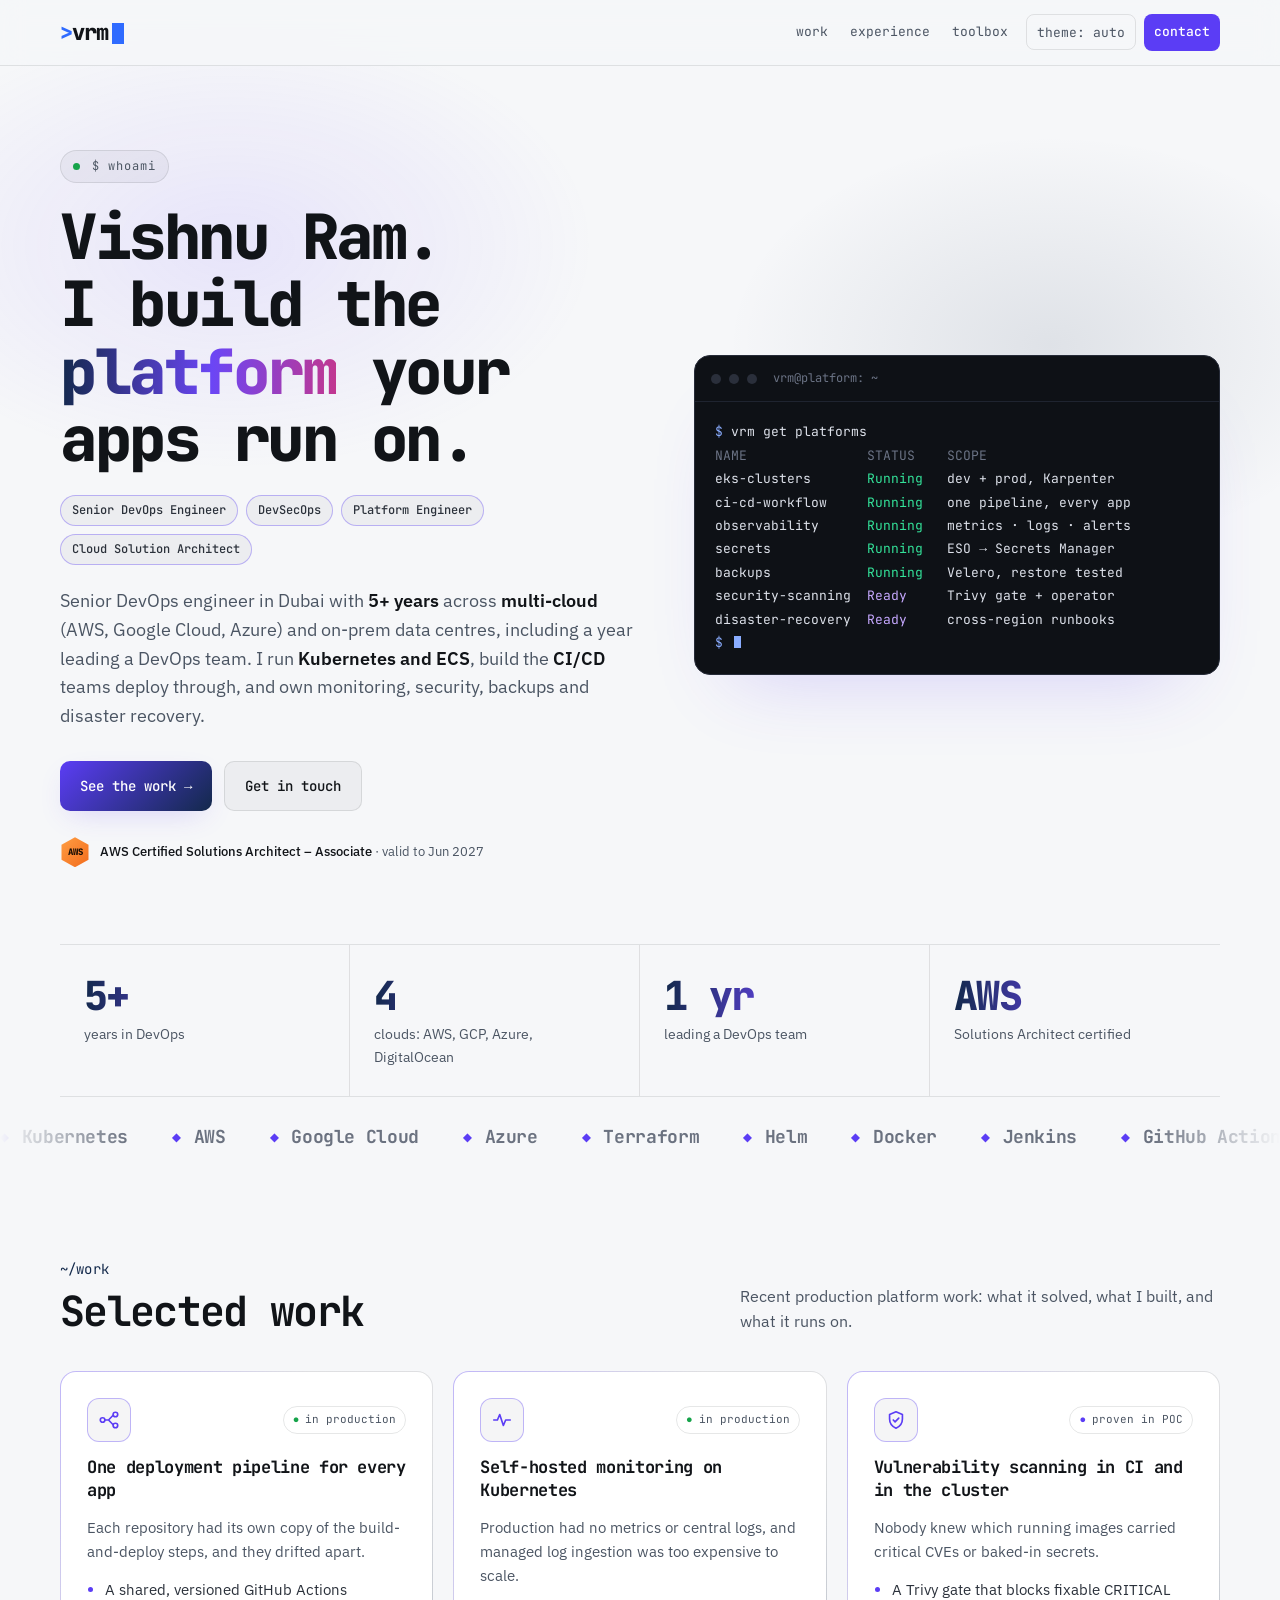
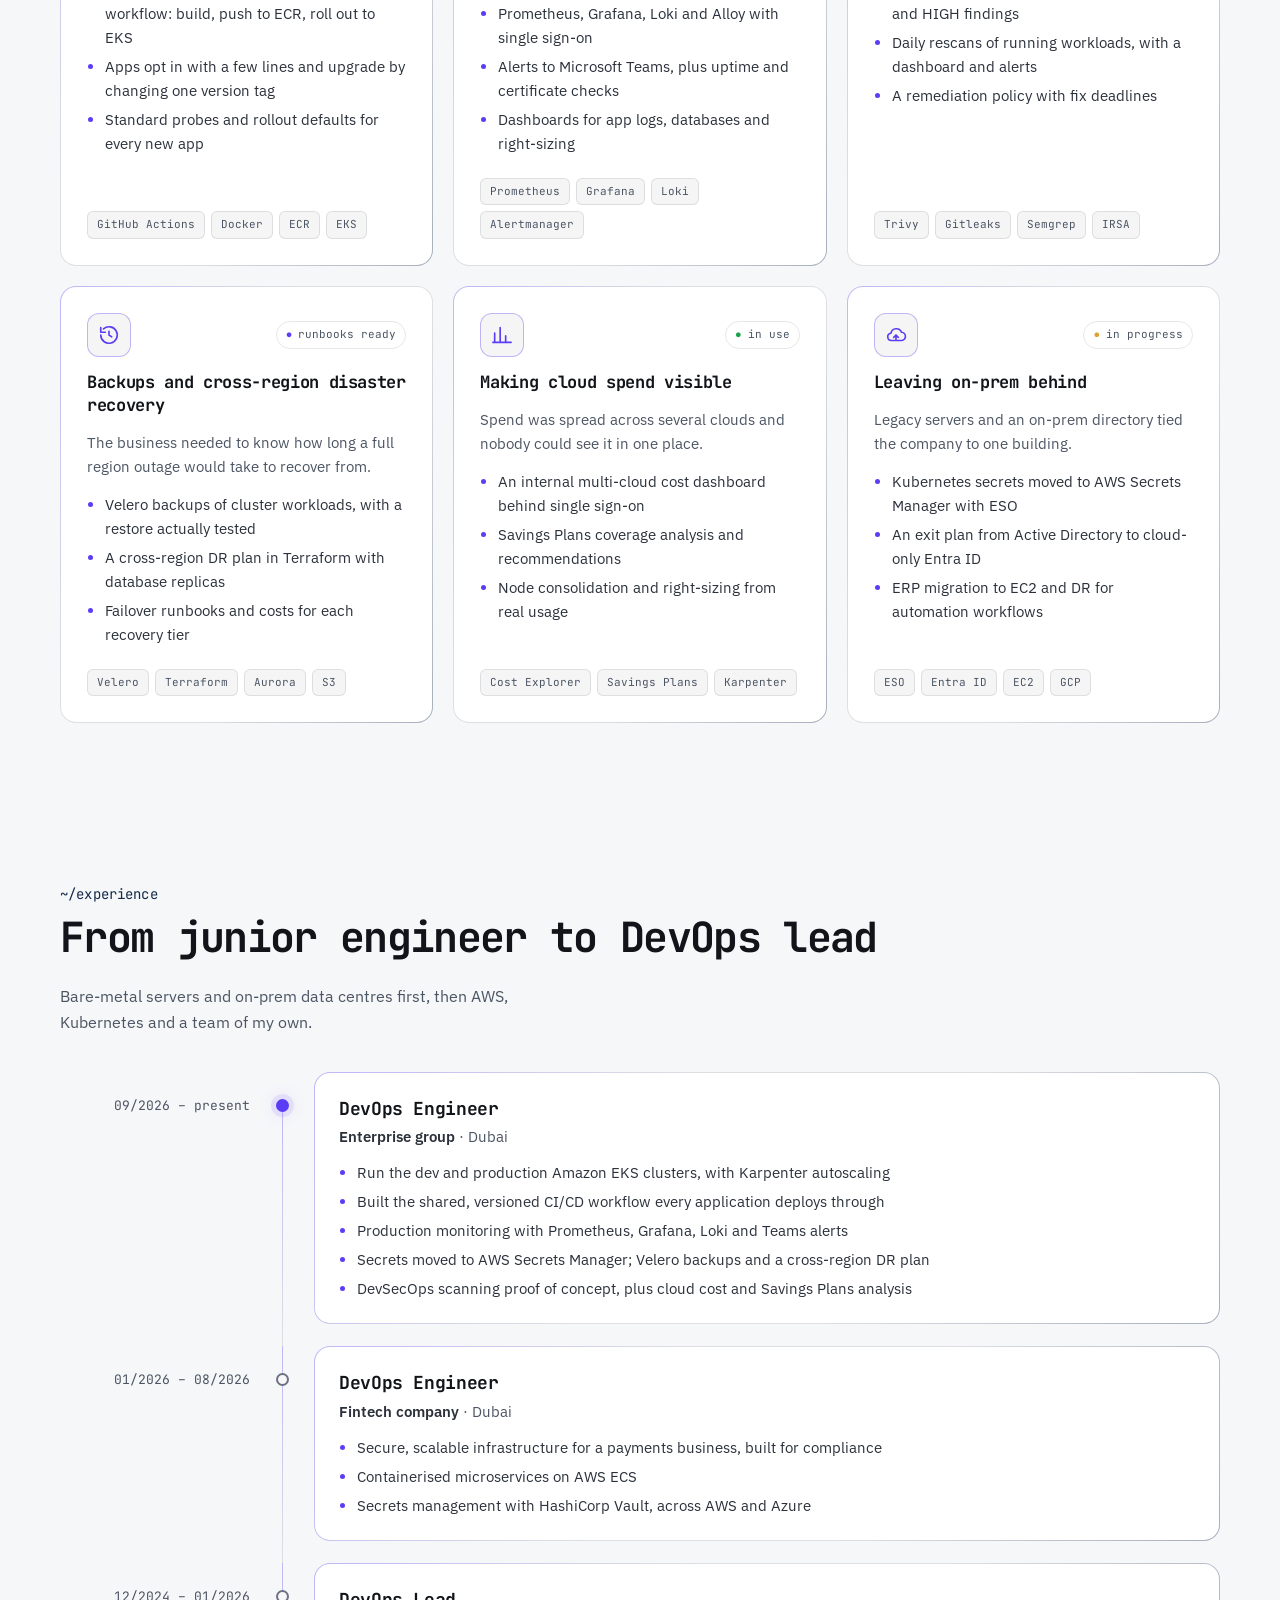
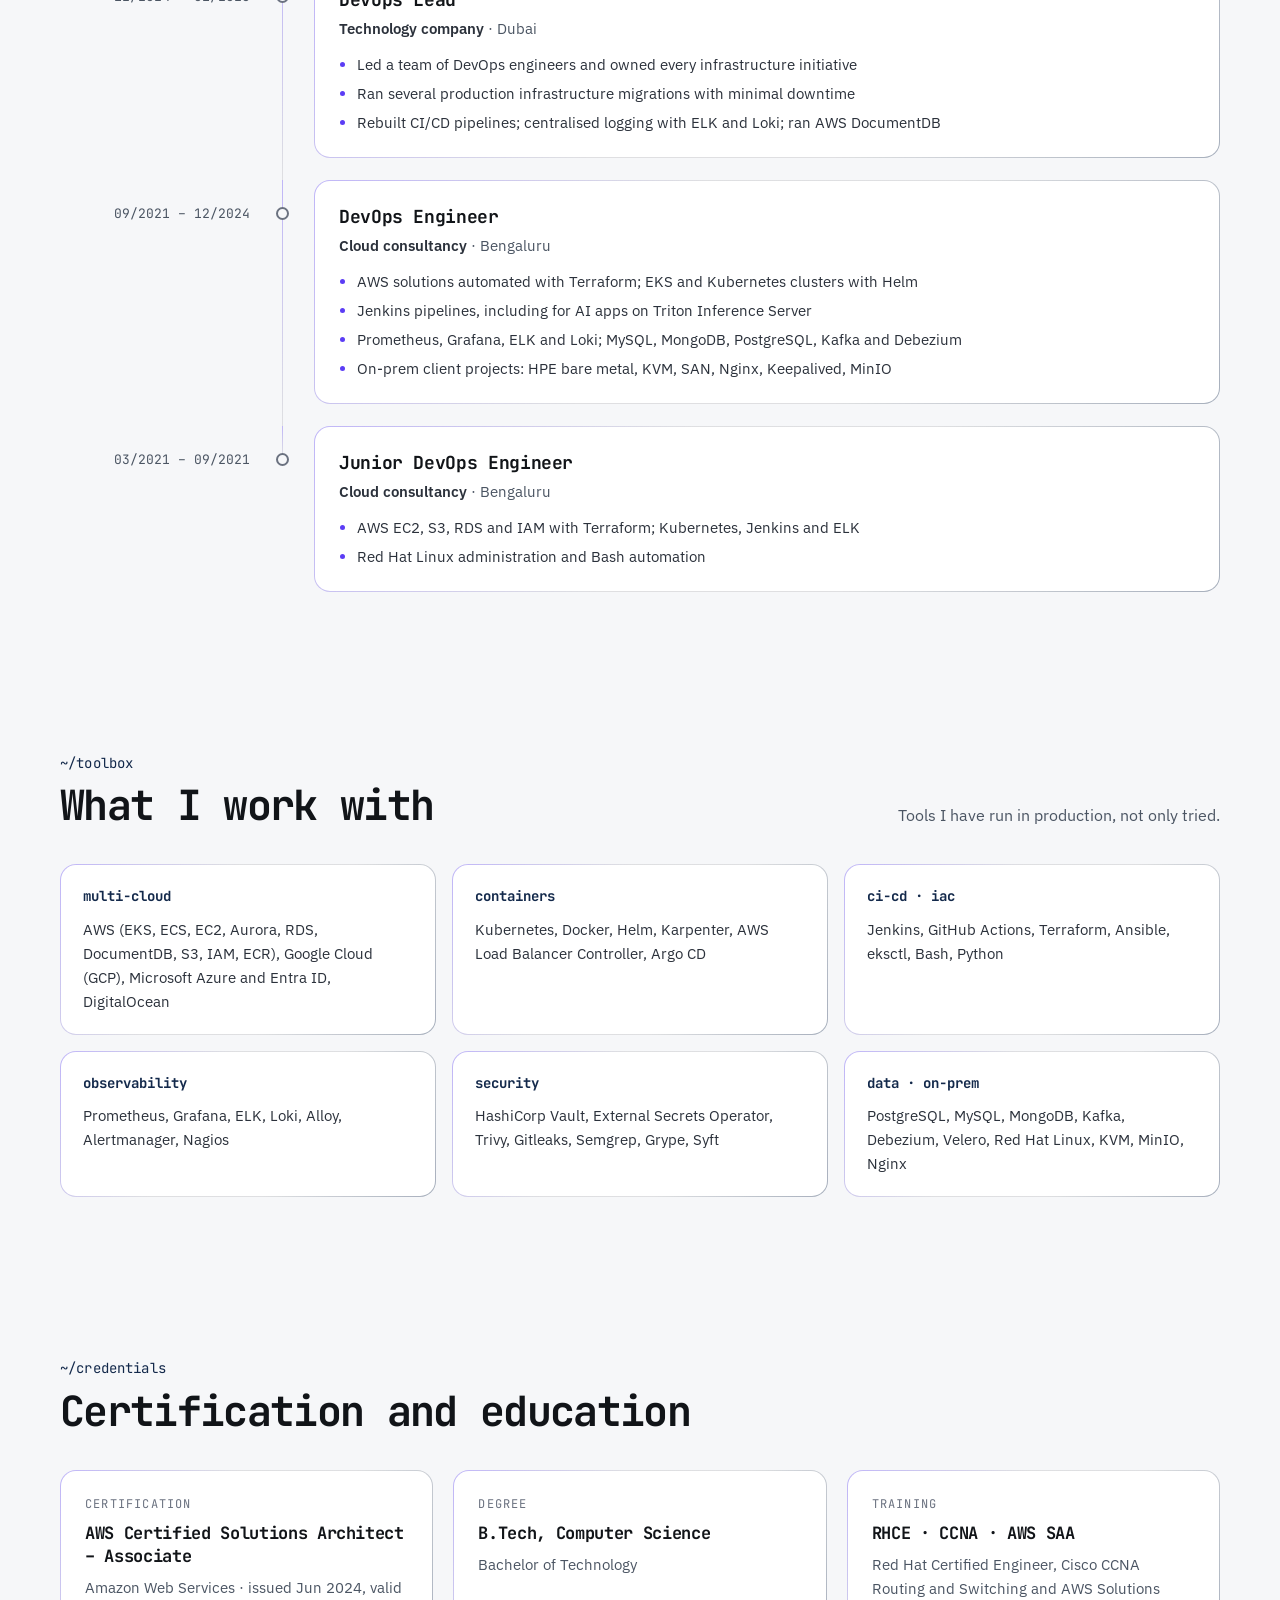
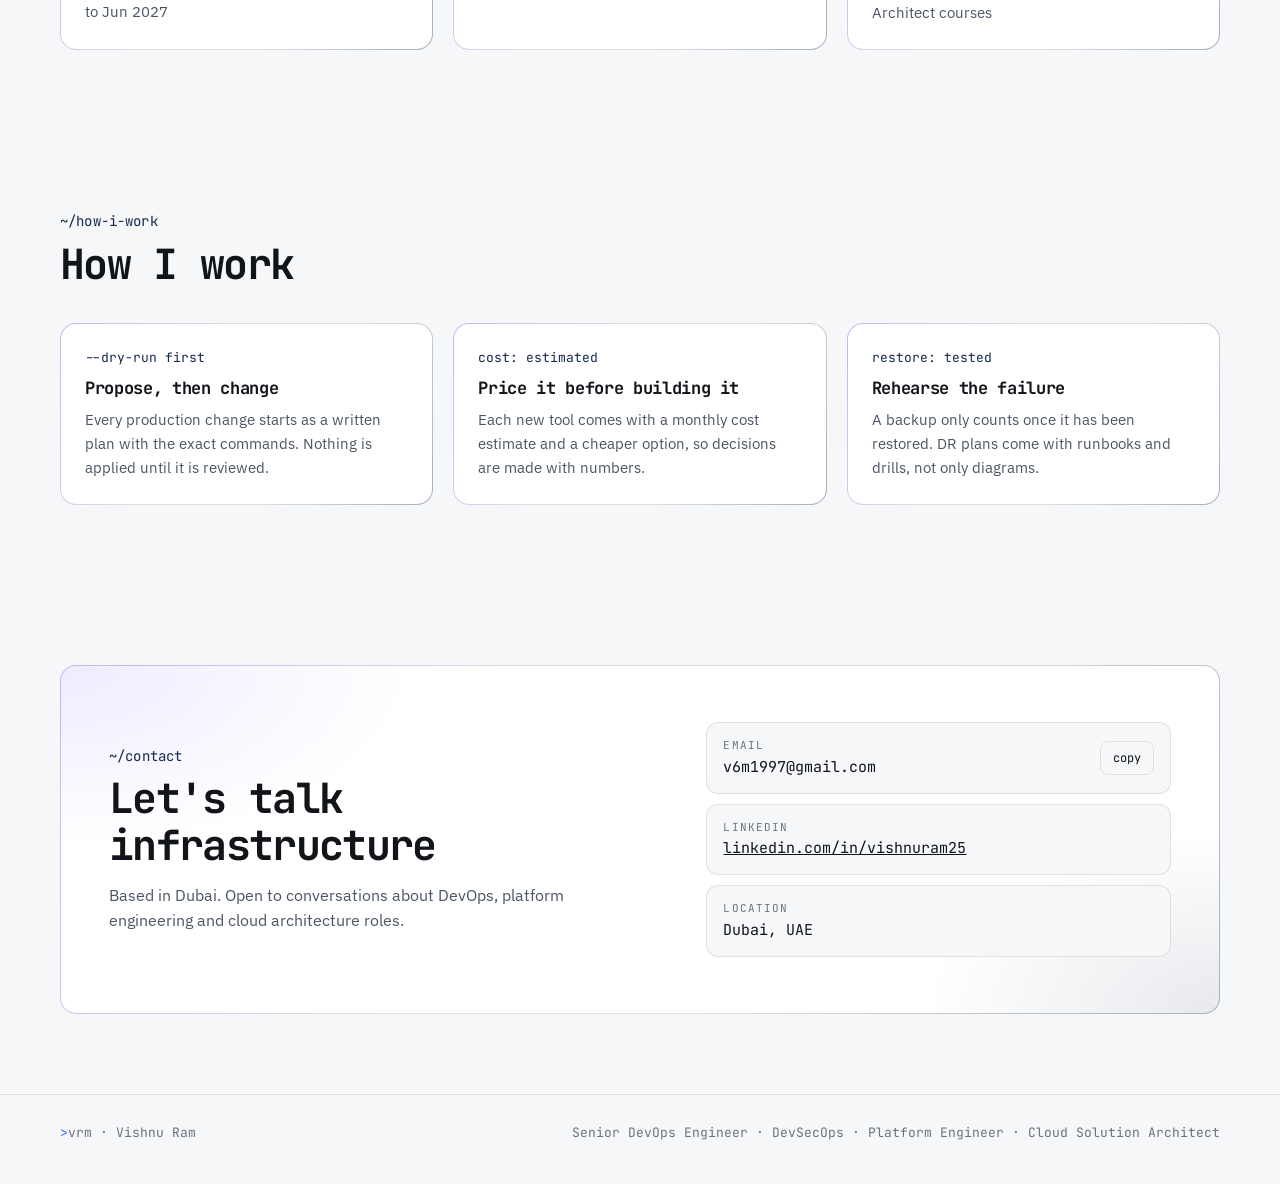
==== commit 1720ef01: "Add files via upload" ====
--- a/index.html
+++ b/index.html
@@ -3,260 +3,20 @@
 <head>
 <meta charset="utf-8">
 <meta name="viewport" content="width=device-width, initial-scale=1, viewport-fit=cover">
-<title>Vishnu Ram · DevOps Engineer</title>
-<meta name="description" content="Vishnu Ram, DevOps and platform engineer in Dubai: Kubernetes, AWS, CI/CD, observability, security and disaster recovery.">
+<meta http-equiv="Content-Security-Policy" content="default-src 'none'; style-src 'self'; font-src 'self'; script-src 'self'; img-src 'self'; connect-src 'none'; base-uri 'none'; form-action 'none'">
+<meta name="referrer" content="strict-origin-when-cross-origin">
+<title>Vishnu Ram · Senior DevOps Engineer</title>
+<meta name="description" content="Vishnu Ram: Senior DevOps Engineer, DevSecOps, Platform Engineer and Cloud Solution Architect in Dubai. Multi-cloud (AWS, Google Cloud, Azure), Kubernetes, CI/CD, observability, security and disaster recovery.">
+<meta name="keywords" content="Senior DevOps Engineer, DevSecOps, Platform Engineer, Cloud Solution Architect, Multi-cloud, AWS, GCP, Google Cloud, Azure, Kubernetes, Terraform">
 <meta name="robots" content="noindex, nofollow">
 <meta name="theme-color" content="#07070A">
 <link rel="icon" type="image/svg+xml" href="favicon.svg">
 <meta property="og:type" content="website">
-<meta property="og:title" content="Vishnu Ram · DevOps Engineer">
-<meta property="og:description" content="I build the platform your apps run on. Kubernetes, AWS, CI/CD, observability, security and DR.">
-<style>
-:root { padding-top: env(safe-area-inset-top, 0px); padding-bottom: env(safe-area-inset-bottom, 0px); }
-body { margin: 0; }
-img { max-width: 100%; }
-[hidden] { display: none !important; }
-</style>
-<link rel="preconnect" href="https://fonts.googleapis.com">
-<link rel="preconnect" href="https://fonts.gstatic.com" crossorigin>
-<link rel="stylesheet" href="https://fonts.googleapis.com/css2?family=JetBrains+Mono:wght@400;500;700;800&family=IBM+Plex+Sans:wght@400;500;600&display=swap">
-<style>
-/* Layout: command-centre look (status ticker, glass header, gradient-word hero beside a live terminal,
-   stat strip, tool marquee, glass cards with lit hairline borders) with the mono type of the >vrm logo:
-   headings in JetBrains Mono, section labels as paths (~/work). Dark first, light theme via the switch. */
-:root {
-  --bg: #07070A;
-  --bg-2: #0E0D13;
-  --card: #111018;
-  --ink: #F4F4F8;
-  --text-2: #D3D7DF;
-  --muted: #9097A6;
-  --dim: #5F6676;
-  --line: rgba(255, 255, 255, 0.08);
-  --soft: rgba(255, 255, 255, 0.04);
-  --head-bg: rgba(7, 7, 10, 0.72);
-  --violet: #7A5CFF;
-  --violet-hover: #8C72FF;
-  --blue: #2F6BFF;
-  --logo: #2F6BFF;  /* logo B blue: the same in both themes */
-  --path: #8AADFF;
-  --lilac: #C6A8FF;
-  --green: #34E39A;
-  --edge-a: rgba(166, 149, 243, 0.55);
-  --edge-b: rgba(47, 107, 255, 0.5);
-  --glow-a: rgba(122, 92, 255, 0.22);
-  --glow-b: rgba(47, 107, 255, 0.18);
-  --shadow: rgba(122, 92, 255, 0.4);
-  --grad-text: linear-gradient(92deg, #8FB4FF 0%, #C6A8FF 50%, #F3A7D6 100%);
-  --font-mono: "JetBrains Mono", ui-monospace, "SFMono-Regular", Consolas, monospace;
-  --font-body: "IBM Plex Sans", system-ui, -apple-system, "Segoe UI", sans-serif;
-  color-scheme: dark;
-}
-@media (prefers-color-scheme: light) {
-  :root:not([data-theme="dark"]) {
-    --bg: #F6F7F9; --bg-2: #ECEEF3; --card: #FFFFFF; --ink: #111418; --text-2: #2B313B; --muted: #4B5563; --dim: #6B7280;
-    --line: rgba(17, 20, 24, 0.10); --soft: rgba(17, 20, 24, 0.04); --head-bg: rgba(246, 247, 249, 0.8);
-    --violet: #5B3DF5; --violet-hover: #6E52FF; --blue: #13294B; --path: #13294B; --lilac: #5B3DF5; --green: #16A34A;
-    --edge-a: rgba(91, 61, 245, 0.35); --edge-b: rgba(19, 41, 75, 0.35);
-    --glow-a: rgba(122, 92, 255, 0.12); --glow-b: rgba(19, 41, 75, 0.10); --shadow: rgba(91, 61, 245, 0.22);
-    --grad-text: linear-gradient(92deg, #13294B 0%, #6B46F5 55%, #C2378F 100%);
-    color-scheme: light;
-  }
-}
-:root[data-theme="light"] {
-  --bg: #F6F7F9; --bg-2: #ECEEF3; --card: #FFFFFF; --ink: #111418; --text-2: #2B313B; --muted: #4B5563; --dim: #6B7280;
-  --line: rgba(17, 20, 24, 0.10); --soft: rgba(17, 20, 24, 0.04); --head-bg: rgba(246, 247, 249, 0.8);
-  --violet: #5B3DF5; --violet-hover: #6E52FF; --blue: #13294B; --path: #13294B; --lilac: #5B3DF5; --green: #16A34A;
-  --edge-a: rgba(91, 61, 245, 0.35); --edge-b: rgba(19, 41, 75, 0.35);
-  --glow-a: rgba(122, 92, 255, 0.12); --glow-b: rgba(19, 41, 75, 0.10); --shadow: rgba(91, 61, 245, 0.22);
-  --grad-text: linear-gradient(92deg, #13294B 0%, #6B46F5 55%, #C2378F 100%);
-  color-scheme: light;
-}
-
-* { box-sizing: border-box; }
-html { scroll-behavior: smooth; }
-body { background: var(--bg); color: var(--ink); font-family: var(--font-body); font-size: 1rem; line-height: 1.6; overflow-x: hidden; }
-body::before { content: ""; position: fixed; inset: 0 0 auto; height: env(safe-area-inset-top, 0px); z-index: 20; background: var(--bg); }
-a { color: var(--path); }
-a:focus-visible, button:focus-visible { outline: 2px solid var(--violet); outline-offset: 3px; border-radius: 6px; }
-.gutter { padding-left: max(16px, env(safe-area-inset-left, 0px)); padding-right: max(16px, env(safe-area-inset-right, 0px)); }
-.wrap { max-width: 1160px; margin: 0 auto; }
-
-.glass {
-  border: 1px solid transparent;
-  background:
-    linear-gradient(var(--card), var(--card)) padding-box,
-    linear-gradient(120deg, var(--edge-a), var(--line) 38%, var(--line) 62%, var(--edge-b)) border-box;
-  border-radius: 16px;
-}
-.grad { background: var(--grad-text); -webkit-background-clip: text; background-clip: text; color: transparent; }
-
-/* Ticker */
-.ticker { background: var(--bg-2); border-bottom: 1px solid var(--line); font-family: var(--font-mono); font-size: 0.75rem; color: var(--muted); }
-.ticker .wrap { display: flex; align-items: center; justify-content: space-between; gap: 12px; padding-block: 8px; flex-wrap: wrap; }
-.ticker b { color: var(--ink); font-weight: 500; }
-.pulse { display: inline-block; width: 7px; height: 7px; border-radius: 50%; background: var(--green); margin-right: 8px; animation: pulse 2s infinite; vertical-align: 1px; }
-@keyframes pulse { 0% { box-shadow: 0 0 0 0 rgba(52,227,154,0.55); } 70% { box-shadow: 0 0 0 8px rgba(52,227,154,0); } 100% { box-shadow: 0 0 0 0 rgba(52,227,154,0); } }
-
-/* Header */
-.site-head { position: sticky; top: env(safe-area-inset-top, 0px); z-index: 10; background: var(--head-bg); backdrop-filter: blur(12px); -webkit-backdrop-filter: blur(12px); border-bottom: 1px solid var(--line); }
-.site-head .wrap { display: flex; align-items: center; justify-content: space-between; gap: 16px; padding-block: 14px; flex-wrap: wrap; }
-.logo { font-family: var(--font-mono); font-weight: 800; font-size: 1.375rem; letter-spacing: -0.04em; color: var(--ink); text-decoration: none; display: inline-flex; align-items: center; }
-.logo .chev { color: var(--logo); }
-.cursor { display: inline-block; width: 0.55em; height: 0.95em; background: var(--logo); margin-left: 3px; transform: translateY(1px); animation: blink 1.1s steps(1) infinite; }
-@keyframes blink { 50% { opacity: 0; } }
-.nav { display: flex; align-items: center; gap: 2px; flex-wrap: wrap; }
-.nav a { font-family: var(--font-mono); font-size: 0.8125rem; color: var(--muted); text-decoration: none; padding: 8px 10px; border-radius: 8px; }
-.nav a:hover { color: var(--ink); background: var(--soft); }
-.theme-btn { font-family: var(--font-mono); font-size: 0.8125rem; color: var(--muted); background: transparent; border: 1px solid var(--line); border-radius: 8px; padding: 7px 10px; cursor: pointer; min-height: 36px; margin-left: 6px; }
-.theme-btn:hover { color: var(--ink); border-color: var(--muted); }
-.nav a.btn-sm { color: #FFFFFF; background: var(--violet); margin-left: 6px; font-weight: 500; }
-.nav a.btn-sm:hover { background: var(--violet-hover); }
-
-/* Hero */
-.hero { position: relative; isolation: isolate; }
-.hero::before { content: ""; position: absolute; inset: -120px 0 0; z-index: -1; pointer-events: none;
-  background: radial-gradient(520px 320px at 18% 30%, var(--glow-a), transparent 70%), radial-gradient(460px 300px at 82% 40%, var(--glow-b), transparent 70%); }
-.hero .wrap { display: grid; grid-template-columns: minmax(0, 1.1fr) minmax(0, 1fr); gap: 56px; align-items: center; padding-block: 84px 64px; }
-.eyebrow { font-family: var(--font-mono); font-size: 0.75rem; letter-spacing: 0.08em; color: var(--muted); margin: 0 0 20px; display: inline-flex; align-items: center; gap: 4px; padding: 6px 12px; border-radius: 999px; border: 1px solid var(--line); background: var(--soft); }
-h1 { font-family: var(--font-mono); font-weight: 800; font-size: clamp(2.3rem, 5.4vw, 3.9rem); line-height: 1.08; letter-spacing: -0.04em; margin: 0 0 22px; text-wrap: balance; }
-.lede { font-size: 1.125rem; color: var(--muted); max-width: 34em; margin: 0 0 30px; }
-.lede strong { color: var(--ink); font-weight: 600; }
-.cta { display: flex; gap: 12px; flex-wrap: wrap; }
-.btn { font-family: var(--font-mono); font-size: 0.875rem; font-weight: 500; text-decoration: none; padding: 13px 20px; border-radius: 10px; min-height: 46px; display: inline-flex; align-items: center; gap: 8px; }
-.btn-primary { background: linear-gradient(135deg, var(--violet), var(--blue)); color: #FFFFFF; box-shadow: 0 10px 30px -10px var(--shadow); }
-.btn-primary:hover { filter: brightness(1.1); }
-.btn-ghost { color: var(--ink); border: 1px solid var(--line); background: var(--soft); }
-.btn-ghost:hover { border-color: var(--muted); }
-.cert { display: inline-flex; align-items: center; gap: 10px; margin-top: 26px; font-size: 0.8125rem; color: var(--muted); }
-.cert-badge { width: 30px; height: 30px; flex: none; clip-path: polygon(50% 0%, 95% 25%, 95% 75%, 50% 100%, 5% 75%, 5% 25%); background: linear-gradient(135deg, #FF9F43, #F26B1D); display: grid; place-items: center; font-family: var(--font-mono); font-size: 0.5625rem; font-weight: 800; color: #1A0E05; }
-.cert b { color: var(--ink); font-weight: 500; }
-.rise { animation: rise 0.8s cubic-bezier(.2,.7,.2,1) both; }
-.rise-2 { animation-delay: 0.08s; } .rise-3 { animation-delay: 0.16s; } .rise-4 { animation-delay: 0.24s; }
-@keyframes rise { from { opacity: 0; transform: translateY(14px); } to { opacity: 1; transform: none; } }
-
-/* Terminal: always dark, in both themes */
-.term { background: #0E1116; border: 1px solid #262B38; border-radius: 16px; overflow: hidden; min-width: 0; box-shadow: 0 40px 80px -40px var(--shadow); font-family: var(--font-mono); font-size: 0.8125rem; line-height: 1.8; }
-.term-bar { display: flex; align-items: center; gap: 8px; padding: 12px 16px; border-bottom: 1px solid #1F2430; color: #6B7385; font-size: 0.75rem; }
-.term-bar i { width: 10px; height: 10px; border-radius: 50%; background: #2A2F3B; display: inline-block; }
-.term-bar span { margin-left: 8px; }
-.term-body { padding: 18px 20px 20px; overflow-x: auto; }
-.term-body pre { margin: 0; font: inherit; white-space: pre; color: #DDE1EA; }
-.t-dim { color: #6B7385; } .t-acc { color: #8AADFF; } .t-ok { color: #34E39A; } .t-rdy { color: #C6A8FF; }
-
-/* Stats */
-.stats { display: grid; grid-template-columns: repeat(4, minmax(0, 1fr)); border-top: 1px solid var(--line); border-bottom: 1px solid var(--line); }
-.stat { padding: 28px 24px; display: flex; flex-direction: column; gap: 4px; border-right: 1px solid var(--line); }
-.stat:last-child { border-right: 0; }
-.stat .n { font-family: var(--font-mono); font-weight: 800; font-size: clamp(1.9rem, 3.6vw, 2.5rem); letter-spacing: -0.04em; line-height: 1.15; font-variant-numeric: tabular-nums; }
-.stat .l { font-size: 0.875rem; color: var(--muted); }
-
-/* Marquee */
-.marquee { overflow: hidden; padding-block: 26px; mask-image: linear-gradient(90deg, transparent, #000 10%, #000 90%, transparent); -webkit-mask-image: linear-gradient(90deg, transparent, #000 10%, #000 90%, transparent); }
-.marquee-track { display: flex; gap: 44px; width: max-content; animation: slide 40s linear infinite; }
-.marquee-track span { font-family: var(--font-mono); font-weight: 700; font-size: 1.125rem; color: var(--dim); white-space: nowrap; letter-spacing: -0.02em; }
-.marquee-track span::before { content: "◆"; font-size: 0.6em; color: var(--violet); margin-right: 14px; vertical-align: 2px; }
-@keyframes slide { to { transform: translateX(-50%); } }
-
-/* Sections */
-section { padding-block: 80px; }
-.sec-head { display: flex; align-items: flex-end; justify-content: space-between; gap: 24px; flex-wrap: wrap; margin-bottom: 36px; }
-.path { font-family: var(--font-mono); font-size: 0.875rem; color: var(--path); margin: 0 0 8px; letter-spacing: 0.01em; }
-h2 { font-family: var(--font-mono); font-weight: 700; font-size: clamp(1.9rem, 3.8vw, 2.6rem); letter-spacing: -0.04em; line-height: 1.12; margin: 0; text-wrap: balance; }
-.sec-sub { color: var(--muted); max-width: 30em; margin: 0; }
-
-/* Work */
-.work { display: grid; grid-template-columns: repeat(3, minmax(0, 1fr)); gap: 20px; }
-.case { padding: 26px; display: flex; flex-direction: column; gap: 14px; min-width: 0; transition: transform .25s ease, box-shadow .25s ease; }
-.case:hover { transform: translateY(-4px); box-shadow: 0 30px 50px -24px var(--shadow); }
-.case-icon { width: 44px; height: 44px; border-radius: 12px; display: grid; place-items: center; background: var(--soft); border: 1px solid var(--edge-a); color: var(--lilac); }
-.case-top { display: flex; align-items: center; justify-content: space-between; gap: 10px; }
-.status { font-family: var(--font-mono); font-size: 0.6875rem; padding: 4px 9px; border-radius: 999px; border: 1px solid var(--line); color: var(--muted); white-space: nowrap; }
-.status::before { content: "●"; margin-right: 6px; }
-.status.live::before { color: var(--green); } .status.ready::before { color: var(--lilac); } .status.plan::before { color: #E0A030; }
-.case h3 { font-family: var(--font-mono); font-size: 1.0625rem; font-weight: 700; letter-spacing: -0.02em; margin: 0; line-height: 1.35; }
-.case p { margin: 0; color: var(--muted); font-size: 0.9375rem; }
-.case ul { margin: 0; padding-left: 18px; display: grid; gap: 5px; font-size: 0.9375rem; color: var(--text-2); }
-.case li::marker { color: var(--violet); }
-.tags { display: flex; flex-wrap: wrap; gap: 6px; margin-top: auto; padding-top: 8px; }
-.tag { font-family: var(--font-mono); font-size: 0.6875rem; padding: 4px 9px; border-radius: 6px; background: var(--soft); border: 1px solid var(--line); color: var(--muted); }
-
-/* Experience */
-.timeline { display: grid; }
-.role { display: grid; grid-template-columns: 190px 28px minmax(0, 1fr); gap: 0 18px; }
-.role-when { font-family: var(--font-mono); font-size: 0.8125rem; color: var(--muted); padding-top: 24px; text-align: right; font-variant-numeric: tabular-nums; }
-.role-rail { position: relative; display: flex; justify-content: center; }
-.role-rail::before { content: ""; position: absolute; top: 0; bottom: 0; width: 1px; background: linear-gradient(180deg, var(--edge-a), var(--line)); }
-.role:first-child .role-rail::before { top: 30px; }
-.role:last-child .role-rail::before { bottom: auto; height: 30px; }
-.role-dot { position: relative; width: 13px; height: 13px; border-radius: 50%; border: 2px solid var(--dim); background: var(--bg); margin-top: 27px; }
-.role.now .role-dot { border-color: var(--violet); background: var(--violet); box-shadow: 0 0 0 5px var(--glow-a), 0 0 18px var(--shadow); }
-.role-body { padding: 0 0 22px; min-width: 0; }
-.role:last-child .role-body { padding-bottom: 0; }
-.role-card { padding: 22px 24px; }
-.role h3 { font-family: var(--font-mono); font-size: 1.125rem; font-weight: 700; margin: 0; letter-spacing: -0.02em; }
-.role .org { color: var(--muted); margin: 2px 0 12px; font-size: 0.9375rem; }
-.role .org b { color: var(--text-2); font-weight: 600; }
-.role ul { margin: 0; padding-left: 18px; display: grid; gap: 5px; color: var(--text-2); font-size: 0.9375rem; }
-.role li::marker { color: var(--violet); }
-
-/* Toolbox */
-.tools { display: grid; grid-template-columns: repeat(3, minmax(0, 1fr)); gap: 16px; }
-.tool { padding: 20px 22px; min-width: 0; }
-.tool h3 { font-family: var(--font-mono); font-size: 0.875rem; color: var(--path); margin: 0 0 10px; font-weight: 700; }
-.tool p { margin: 0; color: var(--text-2); font-size: 0.9375rem; }
-
-/* Credentials + principles */
-.trio { display: grid; grid-template-columns: repeat(3, minmax(0, 1fr)); gap: 20px; }
-.tile { padding: 24px; display: flex; flex-direction: column; gap: 8px; min-width: 0; }
-.tile .k { font-family: var(--font-mono); font-size: 0.75rem; color: var(--dim); text-transform: uppercase; letter-spacing: 0.1em; }
-.tile h3 { font-family: var(--font-mono); font-size: 1.0625rem; font-weight: 700; margin: 0; letter-spacing: -0.02em; line-height: 1.35; }
-.tile p { margin: 0; color: var(--muted); font-size: 0.9375rem; }
-.tile code { font-family: var(--font-mono); font-size: 0.8125rem; color: var(--path); }
-
-/* Contact band */
-.contact-band { position: relative; overflow: hidden; padding: 56px 48px; display: grid; grid-template-columns: minmax(0, 1.2fr) minmax(0, 1fr); gap: 40px; align-items: center; }
-.contact-band::before { content: ""; position: absolute; inset: 0; z-index: 0; pointer-events: none; background: radial-gradient(500px 260px at 0% 0%, var(--glow-a), transparent 70%), radial-gradient(420px 260px at 100% 100%, var(--glow-b), transparent 70%); }
-.contact-band > * { position: relative; }
-.contact-band h2 { margin-bottom: 14px; }
-.links { display: grid; gap: 10px; }
-.link-row { display: flex; align-items: center; justify-content: space-between; gap: 12px; padding: 14px 16px; border: 1px solid var(--line); border-radius: 12px; background: var(--bg); min-width: 0; flex-wrap: wrap; }
-.link-row .k { font-family: var(--font-mono); font-size: 0.6875rem; color: var(--dim); text-transform: uppercase; letter-spacing: 0.1em; }
-.link-row .v { font-family: var(--font-mono); font-size: 0.9375rem; overflow-wrap: anywhere; }
-.link-row .v a { color: var(--ink); }
-.copy-btn { font-family: var(--font-mono); font-size: 0.75rem; border: 1px solid var(--line); background: transparent; color: var(--ink); border-radius: 8px; padding: 6px 12px; cursor: pointer; min-height: 34px; }
-.copy-btn:hover { border-color: var(--muted); }
-
-footer { border-top: 1px solid var(--line); padding-block: 28px 40px; font-family: var(--font-mono); font-size: 0.8125rem; color: var(--dim); }
-footer .wrap { display: flex; justify-content: space-between; gap: 16px; flex-wrap: wrap; }
-
-@media (max-width: 960px) { .work, .tools { grid-template-columns: repeat(2, minmax(0, 1fr)); } }
-@media (max-width: 820px) {
-  .hero .wrap { grid-template-columns: minmax(0, 1fr); padding-block: 56px 40px; gap: 40px; }
-  .stats { grid-template-columns: repeat(2, minmax(0, 1fr)); }
-  .stat:nth-child(2) { border-right: 0; }
-  .stat:nth-child(-n+2) { border-bottom: 1px solid var(--line); }
-  .trio, .contact-band { grid-template-columns: minmax(0, 1fr); }
-  .contact-band { padding: 36px 22px; }
-  .role { grid-template-columns: 20px minmax(0, 1fr); gap: 0 14px; }
-  .role-when { grid-column: 2; grid-row: 1; text-align: left; padding: 0 0 8px; }
-  .role-rail { grid-column: 1; grid-row: 1 / span 2; }
-  .role-dot { margin-top: 5px; }
-  .role:first-child .role-rail::before { top: 8px; }
-  .role-body { grid-column: 2; }
-  section { padding-block: 60px; }
-}
-@media (max-width: 600px) {
-  .work, .tools { grid-template-columns: minmax(0, 1fr); }
-  .nav a.opt { display: none; }
-  .ticker .hide-sm { display: none; }
-}
-@media (prefers-reduced-motion: reduce) {
-  .cursor, .pulse, .marquee-track, .rise { animation: none; }
-  .case { transition: none; }
-  html { scroll-behavior: auto; }
-}
-</style>
+<meta property="og:title" content="Vishnu Ram · Senior DevOps Engineer">
+<meta property="og:description" content="Senior DevOps Engineer · DevSecOps · Platform Engineer · Cloud Solution Architect. I build the platform your apps run on.">
+<link rel="stylesheet" href="fonts/fonts.css">
+<link rel="stylesheet" href="base.css">
+<link rel="stylesheet" href="style.css">
 </head>
 <body>
 
@@ -279,7 +39,13 @@
       <div>
         <p class="eyebrow rise"><span class="pulse" aria-hidden="true"></span>$ whoami</p>
         <h1 class="rise rise-2">Vishnu Ram.<br>I build the <span class="grad">platform</span> your apps run on.</h1>
-        <p class="lede rise rise-3">DevOps engineer in Dubai with <strong>5+ years</strong> across AWS, Azure and on-prem data centres, including a year leading a DevOps team. I run <strong>Kubernetes and ECS</strong>, build the <strong>CI/CD</strong> teams deploy through, and own monitoring, security, backups and disaster recovery.</p>
+        <ul class="roles rise rise-3" aria-label="Roles">
+          <li>Senior DevOps Engineer</li>
+          <li>DevSecOps</li>
+          <li>Platform Engineer</li>
+          <li>Cloud Solution Architect</li>
+        </ul>
+        <p class="lede rise rise-3">Senior DevOps engineer in Dubai with <strong>5+ years</strong> across <strong>multi-cloud</strong> (AWS, Google Cloud, Azure) and on-prem data centres, including a year leading a DevOps team. I run <strong>Kubernetes and ECS</strong>, build the <strong>CI/CD</strong> teams deploy through, and own monitoring, security, backups and disaster recovery.</p>
         <div class="cta rise rise-4">
           <a class="btn btn-primary" href="#work">See the work <span aria-hidden="true">→</span></a>
           <a class="btn btn-ghost" href="#contact">Get in touch</a>
@@ -299,7 +65,7 @@
 backups            <span class="t-ok">Running</span>   Velero, restore tested
 security-scanning  <span class="t-rdy">Ready</span>     Trivy gate + operator
 disaster-recovery  <span class="t-rdy">Ready</span>     cross-region runbooks
-<span class="t-acc">$</span> <span class="cursor" aria-hidden="true" style="background:#8AADFF"></span></pre>
+<span class="t-acc">$</span> <span class="cursor term-cursor" aria-hidden="true"></span></pre>
         </div>
       </div>
     </div>
@@ -309,17 +75,17 @@
     <div class="wrap">
       <div class="stats">
         <div class="stat"><span class="n grad">5+</span><span class="l">years in DevOps</span></div>
-        <div class="stat"><span class="n grad">4</span><span class="l">clouds: AWS, Azure, GCP, DigitalOcean</span></div>
+        <div class="stat"><span class="n grad">4</span><span class="l">clouds: AWS, GCP, Azure, DigitalOcean</span></div>
         <div class="stat"><span class="n grad">1 yr</span><span class="l">leading a DevOps team</span></div>
         <div class="stat"><span class="n grad">AWS</span><span class="l">Solutions Architect certified</span></div>
       </div>
     </div>
   </div>
 
-  <div class="marquee" aria-label="Tools I work with: Kubernetes, AWS, Terraform, Helm, Docker, Jenkins, GitHub Actions, Prometheus, Grafana, Loki, ELK, Vault, Ansible, Azure, PostgreSQL, Kafka">
+  <div class="marquee" aria-label="Tools I work with: Kubernetes, AWS, Google Cloud, Azure, Terraform, Helm, Docker, Jenkins, GitHub Actions, Prometheus, Grafana, Loki, ELK, Vault, Ansible, DigitalOcean, PostgreSQL, Kafka">
     <div class="marquee-track" aria-hidden="true">
-      <span>Kubernetes</span><span>AWS</span><span>Terraform</span><span>Helm</span><span>Docker</span><span>Jenkins</span><span>GitHub Actions</span><span>Prometheus</span><span>Grafana</span><span>Loki</span><span>ELK</span><span>Vault</span><span>Ansible</span><span>Azure</span><span>PostgreSQL</span><span>Kafka</span>
-      <span>Kubernetes</span><span>AWS</span><span>Terraform</span><span>Helm</span><span>Docker</span><span>Jenkins</span><span>GitHub Actions</span><span>Prometheus</span><span>Grafana</span><span>Loki</span><span>ELK</span><span>Vault</span><span>Ansible</span><span>Azure</span><span>PostgreSQL</span><span>Kafka</span>
+      <span>Kubernetes</span><span>AWS</span><span>Google Cloud</span><span>Azure</span><span>Terraform</span><span>Helm</span><span>Docker</span><span>Jenkins</span><span>GitHub Actions</span><span>Prometheus</span><span>Grafana</span><span>Loki</span><span>ELK</span><span>Vault</span><span>Ansible</span><span>DigitalOcean</span><span>PostgreSQL</span><span>Kafka</span>
+      <span>Kubernetes</span><span>AWS</span><span>Google Cloud</span><span>Azure</span><span>Terraform</span><span>Helm</span><span>Docker</span><span>Jenkins</span><span>GitHub Actions</span><span>Prometheus</span><span>Grafana</span><span>Loki</span><span>ELK</span><span>Vault</span><span>Ansible</span><span>DigitalOcean</span><span>PostgreSQL</span><span>Kafka</span>
     </div>
   </div>
 
@@ -518,7 +284,7 @@
         <p class="sec-sub">Tools I have run in production, not only tried.</p>
       </div>
       <div class="tools">
-        <div class="tool glass"><h3>cloud</h3><p>AWS (EKS, ECS, EC2, Aurora, RDS, DocumentDB, S3, IAM, ECR), Azure, GCP, DigitalOcean, Entra ID</p></div>
+        <div class="tool glass"><h3>multi-cloud</h3><p>AWS (EKS, ECS, EC2, Aurora, RDS, DocumentDB, S3, IAM, ECR), Google Cloud (GCP), Microsoft Azure and Entra ID, DigitalOcean</p></div>
         <div class="tool glass"><h3>containers</h3><p>Kubernetes, Docker, Helm, Karpenter, AWS Load Balancer Controller, Argo CD</p></div>
         <div class="tool glass"><h3>ci-cd · iac</h3><p>Jenkins, GitHub Actions, Terraform, Ansible, eksctl, Bash, Python</p></div>
         <div class="tool glass"><h3>observability</h3><p>Prometheus, Grafana, ELK, Loki, Alloy, Alertmanager, Nagios</p></div>
@@ -570,7 +336,7 @@
         </div>
         <div class="links">
           <div class="link-row">
-            <div><div class="k">email</div><div class="v" id="email-val">v6m1997@gmail.com</div></div>
+            <div><div class="k">email</div><div class="v" id="email-val">loading…</div></div>
             <button class="copy-btn" id="copy-email" type="button">copy</button>
           </div>
           <div class="link-row">
@@ -587,35 +353,11 @@
 
 <footer class="gutter">
   <div class="wrap">
-    <span><span style="color: var(--logo)">&gt;</span>vrm · Vishnu Ram</span>
-    <span>DevOps Engineer · Dubai</span>
+    <span><span class="logo-chev">&gt;</span>vrm · Vishnu Ram</span>
+    <span>Senior DevOps Engineer · DevSecOps · Platform Engineer · Cloud Solution Architect</span>
   </div>
 </footer>
 
-<script>
-(function () {
-  var root = document.documentElement, btn = document.getElementById('theme-btn');
-  var modes = ['auto', 'light', 'dark'], mode = 'auto';
-  try { mode = localStorage.getItem('vrm-theme') || 'auto'; } catch (e) {}
-  function apply() {
-    if (mode === 'auto') root.removeAttribute('data-theme'); else root.setAttribute('data-theme', mode);
-    btn.textContent = 'theme: ' + mode;
-  }
-  apply();
-  btn.addEventListener('click', function () {
-    mode = modes[(modes.indexOf(mode) + 1) % modes.length];
-    try { localStorage.setItem('vrm-theme', mode); } catch (e) {}
-    apply();
-  });
-
-  var copyBtn = document.getElementById('copy-email'), emailEl = document.getElementById('email-val');
-  copyBtn.addEventListener('click', function () {
-    var text = emailEl.textContent.trim();
-    function selectIt() { var r = document.createRange(); r.selectNodeContents(emailEl); var s = window.getSelection(); s.removeAllRanges(); s.addRange(r); copyBtn.textContent = 'selected'; }
-    if (navigator.clipboard && navigator.clipboard.writeText) { navigator.clipboard.writeText(text).then(function () { copyBtn.textContent = 'copied'; }, selectIt); } else { selectIt(); }
-    setTimeout(function () { copyBtn.textContent = 'copy'; }, 2000);
-  });
-})();
-</script>
+<script src="script.js" defer></script>
 </body>
 </html>
--- a/fonts/fonts.css
+++ b/fonts/fonts.css
@@ -0,0 +1,17 @@
+/* Self-hosted Google Fonts (latin subset, variable weight). Licence: SIL Open Font License 1.1, see OFL-IBMPlexSans.txt and OFL-JetBrainsMono.txt */
+@font-face {
+  font-family: 'IBM Plex Sans';
+  font-style: normal;
+  font-weight: 400 600;
+  font-display: swap;
+  src: url("ibm-plex-sans.woff2") format('woff2');
+  unicode-range: U+0000-00FF, U+0131, U+0152-0153, U+02BB-02BC, U+02C6, U+02DA, U+02DC, U+0304, U+0308, U+0329, U+2000-206F, U+20AC, U+2122, U+2191, U+2193, U+2212, U+2215, U+FEFF, U+FFFD;
+}
+@font-face {
+  font-family: 'JetBrains Mono';
+  font-style: normal;
+  font-weight: 400 800;
+  font-display: swap;
+  src: url("jetbrains-mono.woff2") format('woff2');
+  unicode-range: U+0000-00FF, U+0131, U+0152-0153, U+02BB-02BC, U+02C6, U+02DA, U+02DC, U+0304, U+0308, U+0329, U+2000-206F, U+20AC, U+2122, U+2191, U+2193, U+2212, U+2215, U+FEFF, U+FFFD;
+}
--- a/base.css
+++ b/base.css
@@ -0,0 +1,4 @@
+:root { padding-top: env(safe-area-inset-top, 0px); padding-bottom: env(safe-area-inset-bottom, 0px); }
+body { margin: 0; }
+img { max-width: 100%; }
+[hidden] { display: none !important; }
--- a/style.css
+++ b/style.css
@@ -0,0 +1,238 @@
+/* Layout: command-centre look (status ticker, glass header, gradient-word hero beside a live terminal,
+   stat strip, tool marquee, glass cards with lit hairline borders) with the mono type of the >vrm logo:
+   headings in JetBrains Mono, section labels as paths (~/work). Dark first, light theme via the switch. */
+:root {
+  --bg: #07070A;
+  --bg-2: #0E0D13;
+  --card: #111018;
+  --ink: #F4F4F8;
+  --text-2: #D3D7DF;
+  --muted: #9097A6;
+  --dim: #5F6676;
+  --line: rgba(255, 255, 255, 0.08);
+  --soft: rgba(255, 255, 255, 0.04);
+  --head-bg: rgba(7, 7, 10, 0.72);
+  --violet: #7A5CFF;
+  --violet-hover: #8C72FF;
+  --blue: #2F6BFF;
+  --logo: #2F6BFF;  /* logo B blue: the same in both themes */
+  --path: #8AADFF;
+  --lilac: #C6A8FF;
+  --green: #34E39A;
+  --edge-a: rgba(166, 149, 243, 0.55);
+  --edge-b: rgba(47, 107, 255, 0.5);
+  --glow-a: rgba(122, 92, 255, 0.22);
+  --glow-b: rgba(47, 107, 255, 0.18);
+  --shadow: rgba(122, 92, 255, 0.4);
+  --grad-text: linear-gradient(92deg, #8FB4FF 0%, #C6A8FF 50%, #F3A7D6 100%);
+  --font-mono: "JetBrains Mono", ui-monospace, "SFMono-Regular", Consolas, monospace;
+  --font-body: "IBM Plex Sans", system-ui, -apple-system, "Segoe UI", sans-serif;
+  color-scheme: dark;
+}
+@media (prefers-color-scheme: light) {
+  :root:not([data-theme="dark"]) {
+    --bg: #F6F7F9; --bg-2: #ECEEF3; --card: #FFFFFF; --ink: #111418; --text-2: #2B313B; --muted: #4B5563; --dim: #6B7280;
+    --line: rgba(17, 20, 24, 0.10); --soft: rgba(17, 20, 24, 0.04); --head-bg: rgba(246, 247, 249, 0.8);
+    --violet: #5B3DF5; --violet-hover: #6E52FF; --blue: #13294B; --path: #13294B; --lilac: #5B3DF5; --green: #16A34A;
+    --edge-a: rgba(91, 61, 245, 0.35); --edge-b: rgba(19, 41, 75, 0.35);
+    --glow-a: rgba(122, 92, 255, 0.12); --glow-b: rgba(19, 41, 75, 0.10); --shadow: rgba(91, 61, 245, 0.22);
+    --grad-text: linear-gradient(92deg, #13294B 0%, #6B46F5 55%, #C2378F 100%);
+    color-scheme: light;
+  }
+}
+:root[data-theme="light"] {
+  --bg: #F6F7F9; --bg-2: #ECEEF3; --card: #FFFFFF; --ink: #111418; --text-2: #2B313B; --muted: #4B5563; --dim: #6B7280;
+  --line: rgba(17, 20, 24, 0.10); --soft: rgba(17, 20, 24, 0.04); --head-bg: rgba(246, 247, 249, 0.8);
+  --violet: #5B3DF5; --violet-hover: #6E52FF; --blue: #13294B; --path: #13294B; --lilac: #5B3DF5; --green: #16A34A;
+  --edge-a: rgba(91, 61, 245, 0.35); --edge-b: rgba(19, 41, 75, 0.35);
+  --glow-a: rgba(122, 92, 255, 0.12); --glow-b: rgba(19, 41, 75, 0.10); --shadow: rgba(91, 61, 245, 0.22);
+  --grad-text: linear-gradient(92deg, #13294B 0%, #6B46F5 55%, #C2378F 100%);
+  color-scheme: light;
+}
+
+* { box-sizing: border-box; }
+html { scroll-behavior: smooth; }
+body { background: var(--bg); color: var(--ink); font-family: var(--font-body); font-size: 1rem; line-height: 1.6; overflow-x: hidden; }
+body::before { content: ""; position: fixed; inset: 0 0 auto; height: env(safe-area-inset-top, 0px); z-index: 20; background: var(--bg); }
+a { color: var(--path); }
+a:focus-visible, button:focus-visible { outline: 2px solid var(--violet); outline-offset: 3px; border-radius: 6px; }
+.gutter { padding-left: max(16px, env(safe-area-inset-left, 0px)); padding-right: max(16px, env(safe-area-inset-right, 0px)); }
+.wrap { max-width: 1160px; margin: 0 auto; }
+
+.glass {
+  border: 1px solid transparent;
+  background:
+    linear-gradient(var(--card), var(--card)) padding-box,
+    linear-gradient(120deg, var(--edge-a), var(--line) 38%, var(--line) 62%, var(--edge-b)) border-box;
+  border-radius: 16px;
+}
+.grad { background: var(--grad-text); -webkit-background-clip: text; background-clip: text; color: transparent; }
+
+/* Ticker */
+.ticker { background: var(--bg-2); border-bottom: 1px solid var(--line); font-family: var(--font-mono); font-size: 0.75rem; color: var(--muted); }
+.ticker .wrap { display: flex; align-items: center; justify-content: space-between; gap: 12px; padding-block: 8px; flex-wrap: wrap; }
+.ticker b { color: var(--ink); font-weight: 500; }
+.pulse { display: inline-block; width: 7px; height: 7px; border-radius: 50%; background: var(--green); margin-right: 8px; animation: pulse 2s infinite; vertical-align: 1px; }
+@keyframes pulse { 0% { box-shadow: 0 0 0 0 rgba(52,227,154,0.55); } 70% { box-shadow: 0 0 0 8px rgba(52,227,154,0); } 100% { box-shadow: 0 0 0 0 rgba(52,227,154,0); } }
+
+/* Header */
+.site-head { position: sticky; top: env(safe-area-inset-top, 0px); z-index: 10; background: var(--head-bg); backdrop-filter: blur(12px); -webkit-backdrop-filter: blur(12px); border-bottom: 1px solid var(--line); }
+.site-head .wrap { display: flex; align-items: center; justify-content: space-between; gap: 16px; padding-block: 14px; flex-wrap: wrap; }
+.logo { font-family: var(--font-mono); font-weight: 800; font-size: 1.375rem; letter-spacing: -0.04em; color: var(--ink); text-decoration: none; display: inline-flex; align-items: center; }
+.logo .chev, .logo-chev { color: var(--logo); }
+.cursor.term-cursor { background: #8AADFF; }
+.cursor { display: inline-block; width: 0.55em; height: 0.95em; background: var(--logo); margin-left: 3px; transform: translateY(1px); animation: blink 1.1s steps(1) infinite; }
+@keyframes blink { 50% { opacity: 0; } }
+.nav { display: flex; align-items: center; gap: 2px; flex-wrap: wrap; }
+.nav a { font-family: var(--font-mono); font-size: 0.8125rem; color: var(--muted); text-decoration: none; padding: 8px 10px; border-radius: 8px; }
+.nav a:hover { color: var(--ink); background: var(--soft); }
+.theme-btn { font-family: var(--font-mono); font-size: 0.8125rem; color: var(--muted); background: transparent; border: 1px solid var(--line); border-radius: 8px; padding: 7px 10px; cursor: pointer; min-height: 36px; margin-left: 6px; }
+.theme-btn:hover { color: var(--ink); border-color: var(--muted); }
+.nav a.btn-sm { color: #FFFFFF; background: var(--violet); margin-left: 6px; font-weight: 500; }
+.nav a.btn-sm:hover { background: var(--violet-hover); }
+
+/* Hero */
+.hero { position: relative; isolation: isolate; }
+.hero::before { content: ""; position: absolute; inset: -120px 0 0; z-index: -1; pointer-events: none;
+  background: radial-gradient(520px 320px at 18% 30%, var(--glow-a), transparent 70%), radial-gradient(460px 300px at 82% 40%, var(--glow-b), transparent 70%); }
+.hero .wrap { display: grid; grid-template-columns: minmax(0, 1.1fr) minmax(0, 1fr); gap: 56px; align-items: center; padding-block: 84px 64px; }
+.eyebrow { font-family: var(--font-mono); font-size: 0.75rem; letter-spacing: 0.08em; color: var(--muted); margin: 0 0 20px; display: inline-flex; align-items: center; gap: 4px; padding: 6px 12px; border-radius: 999px; border: 1px solid var(--line); background: var(--soft); }
+h1 { font-family: var(--font-mono); font-weight: 800; font-size: clamp(2.3rem, 5.4vw, 3.9rem); line-height: 1.08; letter-spacing: -0.04em; margin: 0 0 22px; text-wrap: balance; }
+.roles { list-style: none; padding: 0; margin: 0 0 22px; display: flex; flex-wrap: wrap; gap: 8px; }
+.roles li { font-family: var(--font-mono); font-size: 0.75rem; font-weight: 500; padding: 5px 11px; border-radius: 999px; border: 1px solid var(--edge-a); background: var(--soft); color: var(--text-2); }
+.lede { font-size: 1.125rem; color: var(--muted); max-width: 34em; margin: 0 0 30px; }
+.lede strong { color: var(--ink); font-weight: 600; }
+.cta { display: flex; gap: 12px; flex-wrap: wrap; }
+.btn { font-family: var(--font-mono); font-size: 0.875rem; font-weight: 500; text-decoration: none; padding: 13px 20px; border-radius: 10px; min-height: 46px; display: inline-flex; align-items: center; gap: 8px; }
+.btn-primary { background: linear-gradient(135deg, var(--violet), var(--blue)); color: #FFFFFF; box-shadow: 0 10px 30px -10px var(--shadow); }
+.btn-primary:hover { filter: brightness(1.1); }
+.btn-ghost { color: var(--ink); border: 1px solid var(--line); background: var(--soft); }
+.btn-ghost:hover { border-color: var(--muted); }
+.cert { display: inline-flex; align-items: center; gap: 10px; margin-top: 26px; font-size: 0.8125rem; color: var(--muted); }
+.cert-badge { width: 30px; height: 30px; flex: none; clip-path: polygon(50% 0%, 95% 25%, 95% 75%, 50% 100%, 5% 75%, 5% 25%); background: linear-gradient(135deg, #FF9F43, #F26B1D); display: grid; place-items: center; font-family: var(--font-mono); font-size: 0.5625rem; font-weight: 800; color: #1A0E05; }
+.cert b { color: var(--ink); font-weight: 500; }
+.rise { animation: rise 0.8s cubic-bezier(.2,.7,.2,1) both; }
+.rise-2 { animation-delay: 0.08s; } .rise-3 { animation-delay: 0.16s; } .rise-4 { animation-delay: 0.24s; }
+@keyframes rise { from { opacity: 0; transform: translateY(14px); } to { opacity: 1; transform: none; } }
+
+/* Terminal: always dark, in both themes */
+.term { background: #0E1116; border: 1px solid #262B38; border-radius: 16px; overflow: hidden; min-width: 0; box-shadow: 0 40px 80px -40px var(--shadow); font-family: var(--font-mono); font-size: 0.8125rem; line-height: 1.8; }
+.term-bar { display: flex; align-items: center; gap: 8px; padding: 12px 16px; border-bottom: 1px solid #1F2430; color: #6B7385; font-size: 0.75rem; }
+.term-bar i { width: 10px; height: 10px; border-radius: 50%; background: #2A2F3B; display: inline-block; }
+.term-bar span { margin-left: 8px; }
+.term-body { padding: 18px 20px 20px; overflow-x: auto; }
+.term-body pre { margin: 0; font: inherit; white-space: pre; color: #DDE1EA; }
+.t-dim { color: #6B7385; } .t-acc { color: #8AADFF; } .t-ok { color: #34E39A; } .t-rdy { color: #C6A8FF; }
+
+/* Stats */
+.stats { display: grid; grid-template-columns: repeat(4, minmax(0, 1fr)); border-top: 1px solid var(--line); border-bottom: 1px solid var(--line); }
+.stat { padding: 28px 24px; display: flex; flex-direction: column; gap: 4px; border-right: 1px solid var(--line); }
+.stat:last-child { border-right: 0; }
+.stat .n { font-family: var(--font-mono); font-weight: 800; font-size: clamp(1.9rem, 3.6vw, 2.5rem); letter-spacing: -0.04em; line-height: 1.15; font-variant-numeric: tabular-nums; }
+.stat .l { font-size: 0.875rem; color: var(--muted); }
+
+/* Marquee */
+.marquee { overflow: hidden; padding-block: 26px; mask-image: linear-gradient(90deg, transparent, #000 10%, #000 90%, transparent); -webkit-mask-image: linear-gradient(90deg, transparent, #000 10%, #000 90%, transparent); }
+.marquee-track { display: flex; gap: 44px; width: max-content; animation: slide 40s linear infinite; }
+.marquee-track span { font-family: var(--font-mono); font-weight: 700; font-size: 1.125rem; color: var(--dim); white-space: nowrap; letter-spacing: -0.02em; }
+.marquee-track span::before { content: "◆"; font-size: 0.6em; color: var(--violet); margin-right: 14px; vertical-align: 2px; }
+@keyframes slide { to { transform: translateX(-50%); } }
+
+/* Sections */
+section { padding-block: 80px; }
+.sec-head { display: flex; align-items: flex-end; justify-content: space-between; gap: 24px; flex-wrap: wrap; margin-bottom: 36px; }
+.path { font-family: var(--font-mono); font-size: 0.875rem; color: var(--path); margin: 0 0 8px; letter-spacing: 0.01em; }
+h2 { font-family: var(--font-mono); font-weight: 700; font-size: clamp(1.9rem, 3.8vw, 2.6rem); letter-spacing: -0.04em; line-height: 1.12; margin: 0; text-wrap: balance; }
+.sec-sub { color: var(--muted); max-width: 30em; margin: 0; }
+
+/* Work */
+.work { display: grid; grid-template-columns: repeat(3, minmax(0, 1fr)); gap: 20px; }
+.case { padding: 26px; display: flex; flex-direction: column; gap: 14px; min-width: 0; transition: transform .25s ease, box-shadow .25s ease; }
+.case:hover { transform: translateY(-4px); box-shadow: 0 30px 50px -24px var(--shadow); }
+.case-icon { width: 44px; height: 44px; border-radius: 12px; display: grid; place-items: center; background: var(--soft); border: 1px solid var(--edge-a); color: var(--lilac); }
+.case-top { display: flex; align-items: center; justify-content: space-between; gap: 10px; }
+.status { font-family: var(--font-mono); font-size: 0.6875rem; padding: 4px 9px; border-radius: 999px; border: 1px solid var(--line); color: var(--muted); white-space: nowrap; }
+.status::before { content: "●"; margin-right: 6px; }
+.status.live::before { color: var(--green); } .status.ready::before { color: var(--lilac); } .status.plan::before { color: #E0A030; }
+.case h3 { font-family: var(--font-mono); font-size: 1.0625rem; font-weight: 700; letter-spacing: -0.02em; margin: 0; line-height: 1.35; }
+.case p { margin: 0; color: var(--muted); font-size: 0.9375rem; }
+.case ul { margin: 0; padding-left: 18px; display: grid; gap: 5px; font-size: 0.9375rem; color: var(--text-2); }
+.case li::marker { color: var(--violet); }
+.tags { display: flex; flex-wrap: wrap; gap: 6px; margin-top: auto; padding-top: 8px; }
+.tag { font-family: var(--font-mono); font-size: 0.6875rem; padding: 4px 9px; border-radius: 6px; background: var(--soft); border: 1px solid var(--line); color: var(--muted); }
+
+/* Experience */
+.timeline { display: grid; }
+.role { display: grid; grid-template-columns: 190px 28px minmax(0, 1fr); gap: 0 18px; }
+.role-when { font-family: var(--font-mono); font-size: 0.8125rem; color: var(--muted); padding-top: 24px; text-align: right; font-variant-numeric: tabular-nums; }
+.role-rail { position: relative; display: flex; justify-content: center; }
+.role-rail::before { content: ""; position: absolute; top: 0; bottom: 0; width: 1px; background: linear-gradient(180deg, var(--edge-a), var(--line)); }
+.role:first-child .role-rail::before { top: 30px; }
+.role:last-child .role-rail::before { bottom: auto; height: 30px; }
+.role-dot { position: relative; width: 13px; height: 13px; border-radius: 50%; border: 2px solid var(--dim); background: var(--bg); margin-top: 27px; }
+.role.now .role-dot { border-color: var(--violet); background: var(--violet); box-shadow: 0 0 0 5px var(--glow-a), 0 0 18px var(--shadow); }
+.role-body { padding: 0 0 22px; min-width: 0; }
+.role:last-child .role-body { padding-bottom: 0; }
+.role-card { padding: 22px 24px; }
+.role h3 { font-family: var(--font-mono); font-size: 1.125rem; font-weight: 700; margin: 0; letter-spacing: -0.02em; }
+.role .org { color: var(--muted); margin: 2px 0 12px; font-size: 0.9375rem; }
+.role .org b { color: var(--text-2); font-weight: 600; }
+.role ul { margin: 0; padding-left: 18px; display: grid; gap: 5px; color: var(--text-2); font-size: 0.9375rem; }
+.role li::marker { color: var(--violet); }
+
+/* Toolbox */
+.tools { display: grid; grid-template-columns: repeat(3, minmax(0, 1fr)); gap: 16px; }
+.tool { padding: 20px 22px; min-width: 0; }
+.tool h3 { font-family: var(--font-mono); font-size: 0.875rem; color: var(--path); margin: 0 0 10px; font-weight: 700; }
+.tool p { margin: 0; color: var(--text-2); font-size: 0.9375rem; }
+
+/* Credentials + principles */
+.trio { display: grid; grid-template-columns: repeat(3, minmax(0, 1fr)); gap: 20px; }
+.tile { padding: 24px; display: flex; flex-direction: column; gap: 8px; min-width: 0; }
+.tile .k { font-family: var(--font-mono); font-size: 0.75rem; color: var(--dim); text-transform: uppercase; letter-spacing: 0.1em; }
+.tile h3 { font-family: var(--font-mono); font-size: 1.0625rem; font-weight: 700; margin: 0; letter-spacing: -0.02em; line-height: 1.35; }
+.tile p { margin: 0; color: var(--muted); font-size: 0.9375rem; }
+.tile code { font-family: var(--font-mono); font-size: 0.8125rem; color: var(--path); }
+
+/* Contact band */
+.contact-band { position: relative; overflow: hidden; padding: 56px 48px; display: grid; grid-template-columns: minmax(0, 1.2fr) minmax(0, 1fr); gap: 40px; align-items: center; }
+.contact-band::before { content: ""; position: absolute; inset: 0; z-index: 0; pointer-events: none; background: radial-gradient(500px 260px at 0% 0%, var(--glow-a), transparent 70%), radial-gradient(420px 260px at 100% 100%, var(--glow-b), transparent 70%); }
+.contact-band > * { position: relative; }
+.contact-band h2 { margin-bottom: 14px; }
+.links { display: grid; gap: 10px; }
+.link-row { display: flex; align-items: center; justify-content: space-between; gap: 12px; padding: 14px 16px; border: 1px solid var(--line); border-radius: 12px; background: var(--bg); min-width: 0; flex-wrap: wrap; }
+.link-row .k { font-family: var(--font-mono); font-size: 0.6875rem; color: var(--dim); text-transform: uppercase; letter-spacing: 0.1em; }
+.link-row .v { font-family: var(--font-mono); font-size: 0.9375rem; overflow-wrap: anywhere; }
+.link-row .v a { color: var(--ink); }
+.copy-btn { font-family: var(--font-mono); font-size: 0.75rem; border: 1px solid var(--line); background: transparent; color: var(--ink); border-radius: 8px; padding: 6px 12px; cursor: pointer; min-height: 34px; }
+.copy-btn:hover { border-color: var(--muted); }
+
+footer { border-top: 1px solid var(--line); padding-block: 28px 40px; font-family: var(--font-mono); font-size: 0.8125rem; color: var(--dim); }
+footer .wrap { display: flex; justify-content: space-between; gap: 16px; flex-wrap: wrap; }
+
+@media (max-width: 960px) { .work, .tools { grid-template-columns: repeat(2, minmax(0, 1fr)); } }
+@media (max-width: 820px) {
+  .hero .wrap { grid-template-columns: minmax(0, 1fr); padding-block: 56px 40px; gap: 40px; }
+  .stats { grid-template-columns: repeat(2, minmax(0, 1fr)); }
+  .stat:nth-child(2) { border-right: 0; }
+  .stat:nth-child(-n+2) { border-bottom: 1px solid var(--line); }
+  .trio, .contact-band { grid-template-columns: minmax(0, 1fr); }
+  .contact-band { padding: 36px 22px; }
+  .role { grid-template-columns: 20px minmax(0, 1fr); gap: 0 14px; }
+  .role-when { grid-column: 2; grid-row: 1; text-align: left; padding: 0 0 8px; }
+  .role-rail { grid-column: 1; grid-row: 1 / span 2; }
+  .role-dot { margin-top: 5px; }
+  .role:first-child .role-rail::before { top: 8px; }
+  .role-body { grid-column: 2; }
+  section { padding-block: 60px; }
+}
+@media (max-width: 600px) {
+  .work, .tools { grid-template-columns: minmax(0, 1fr); }
+  .nav a.opt { display: none; }
+  .ticker .hide-sm { display: none; }
+}
+@media (prefers-reduced-motion: reduce) {
+  .cursor, .pulse, .marquee-track, .rise { animation: none; }
+  .case { transition: none; }
+  html { scroll-behavior: auto; }
+}
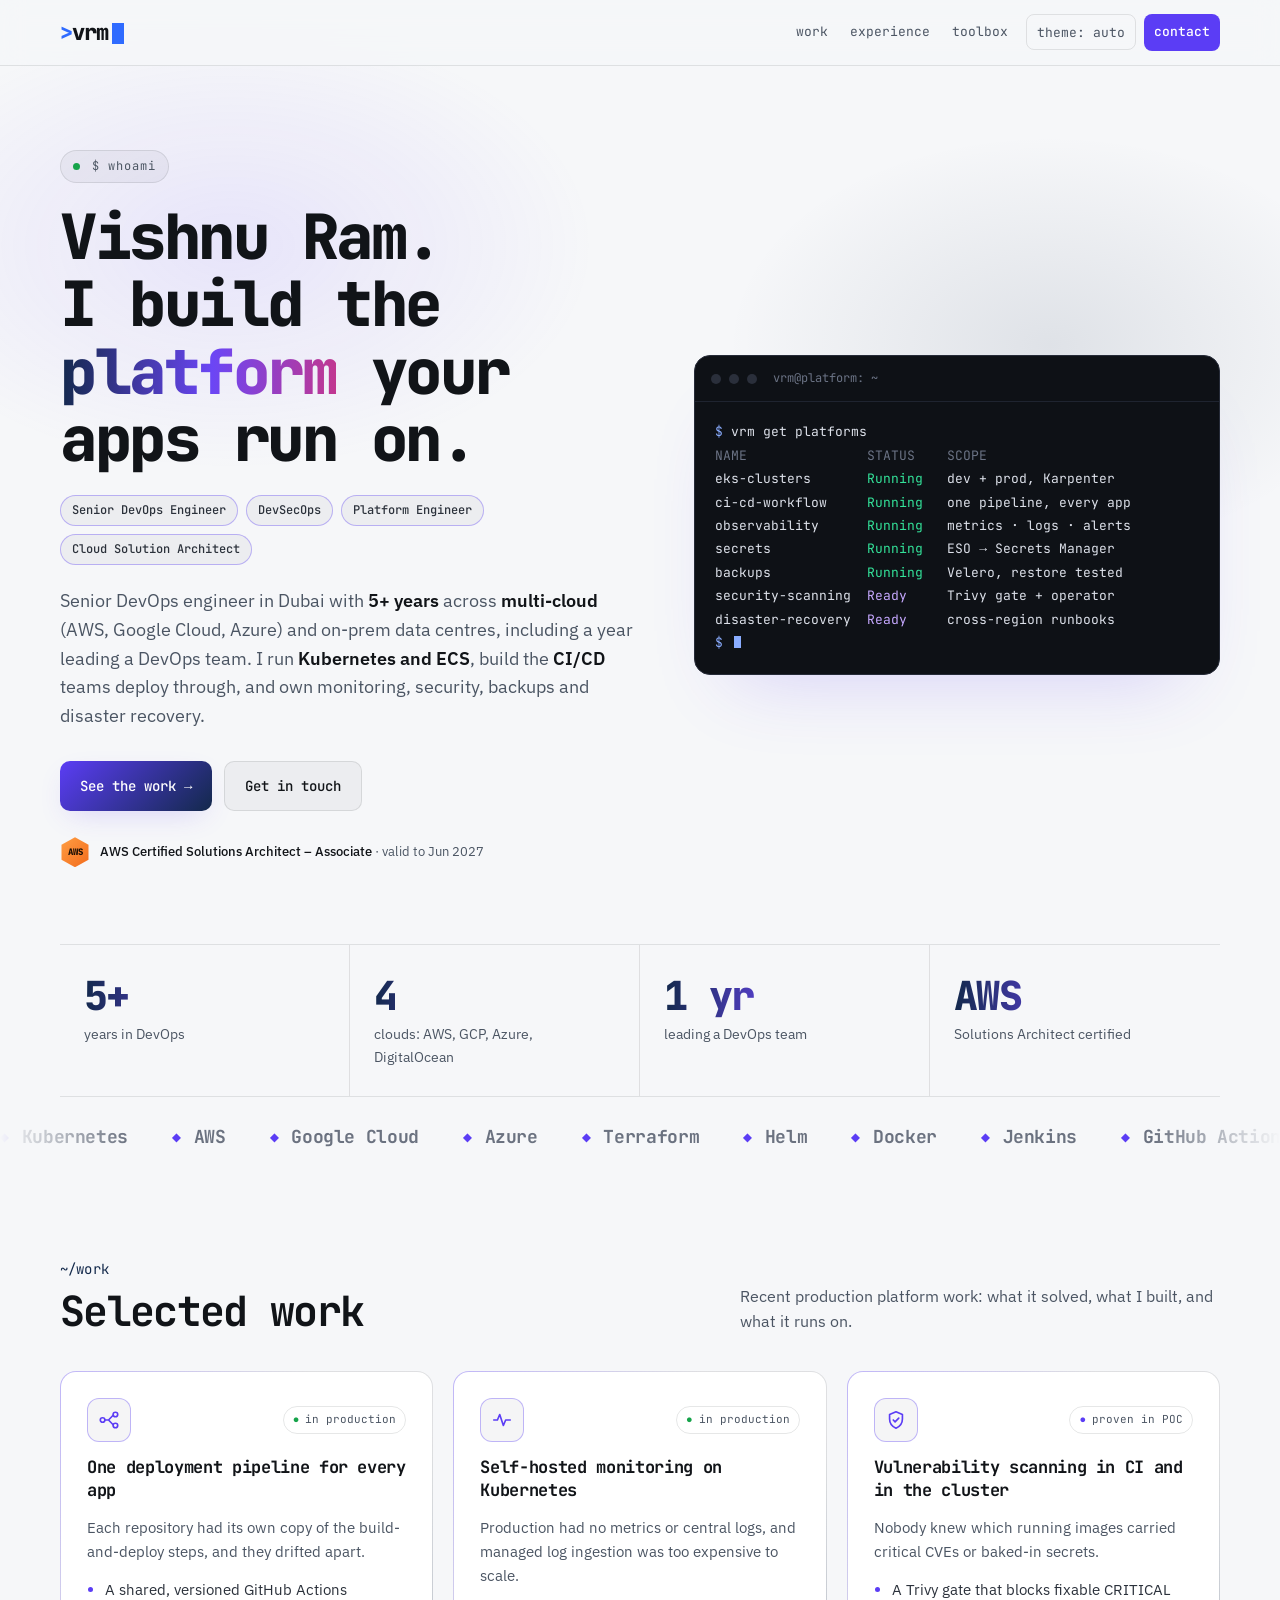
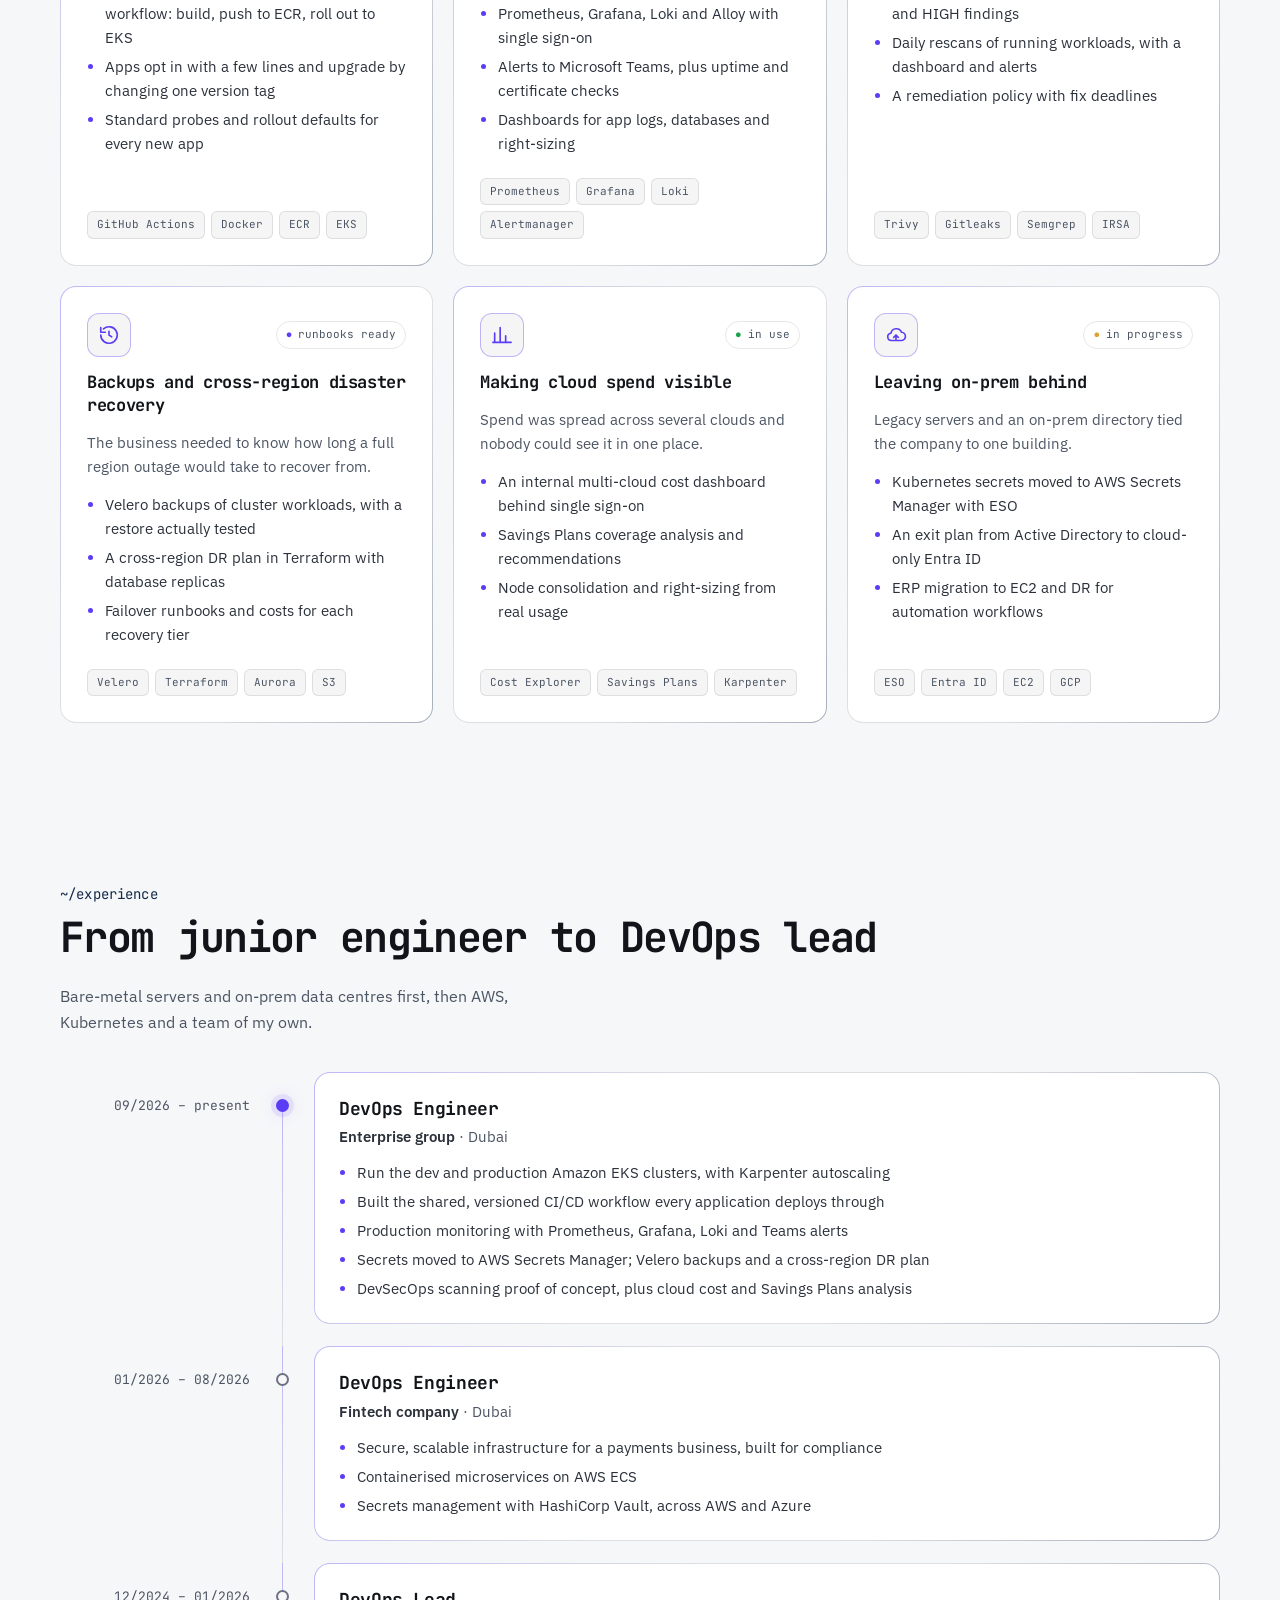
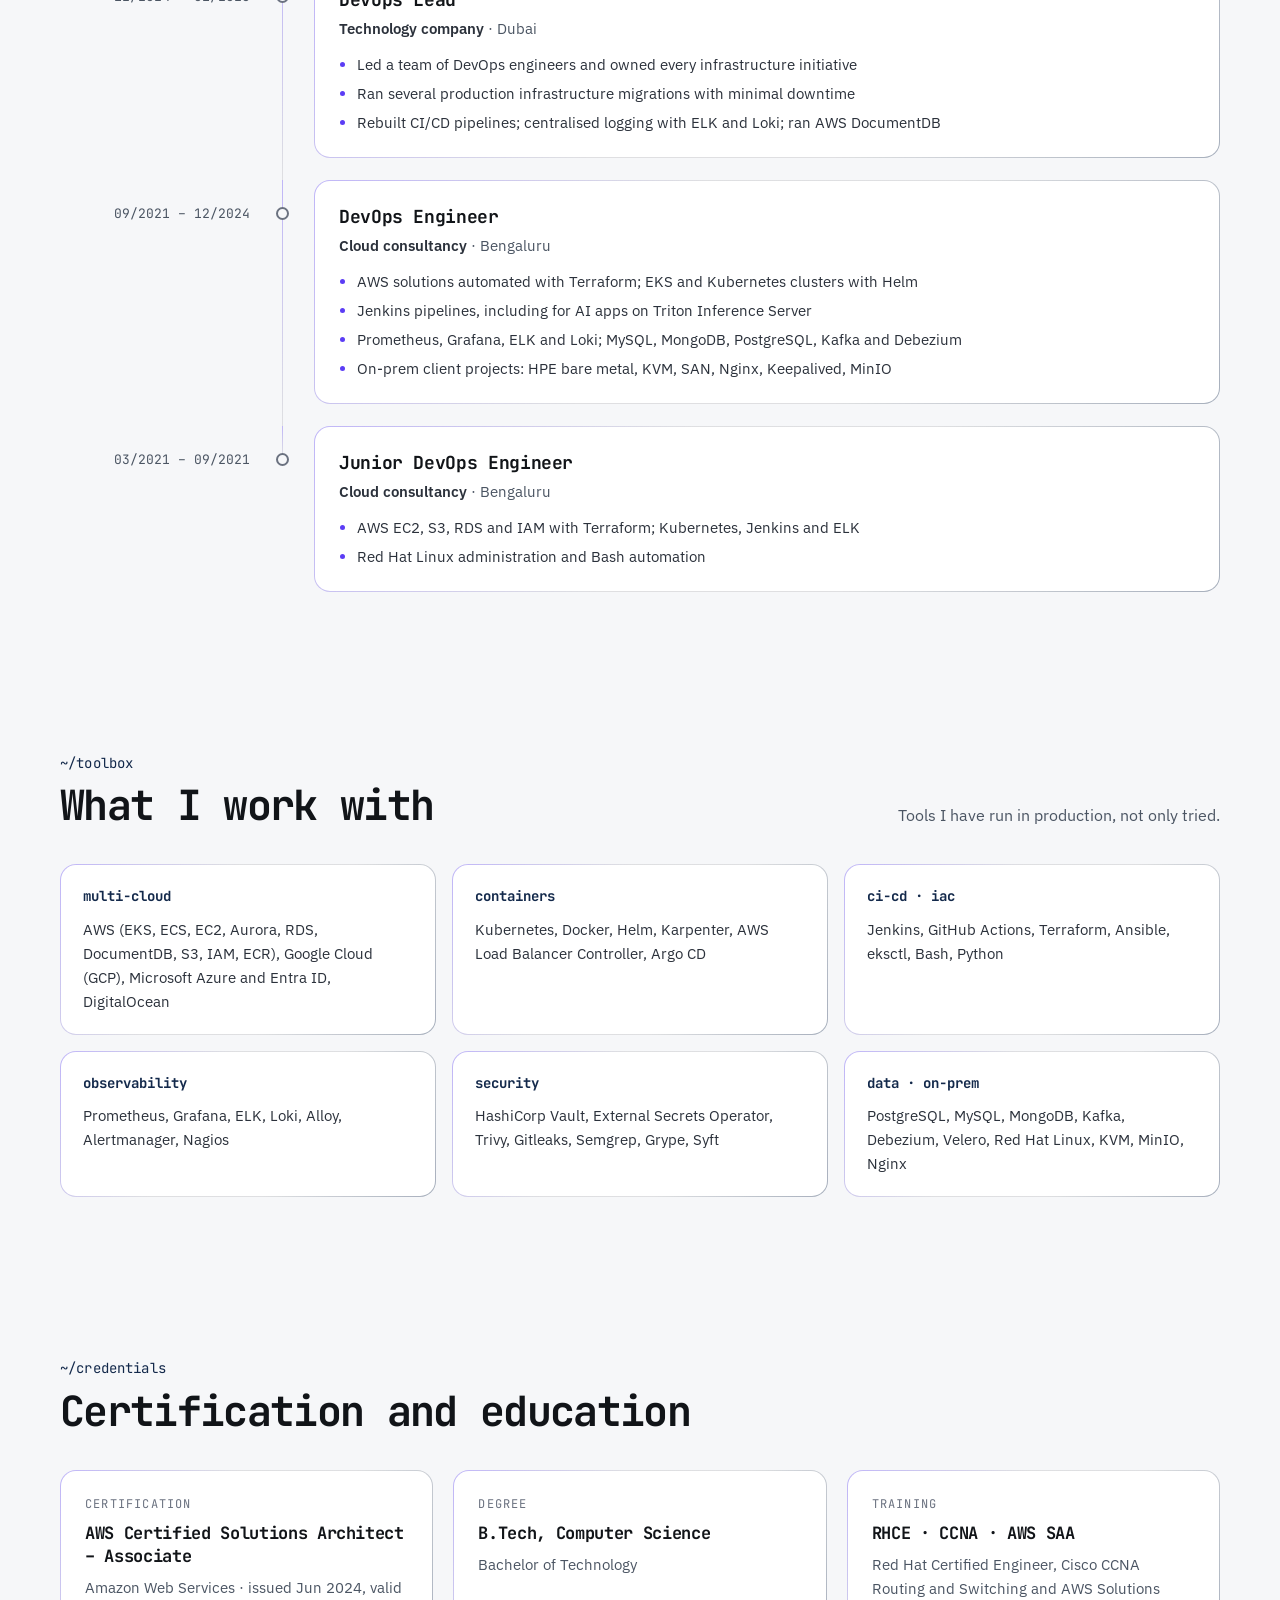
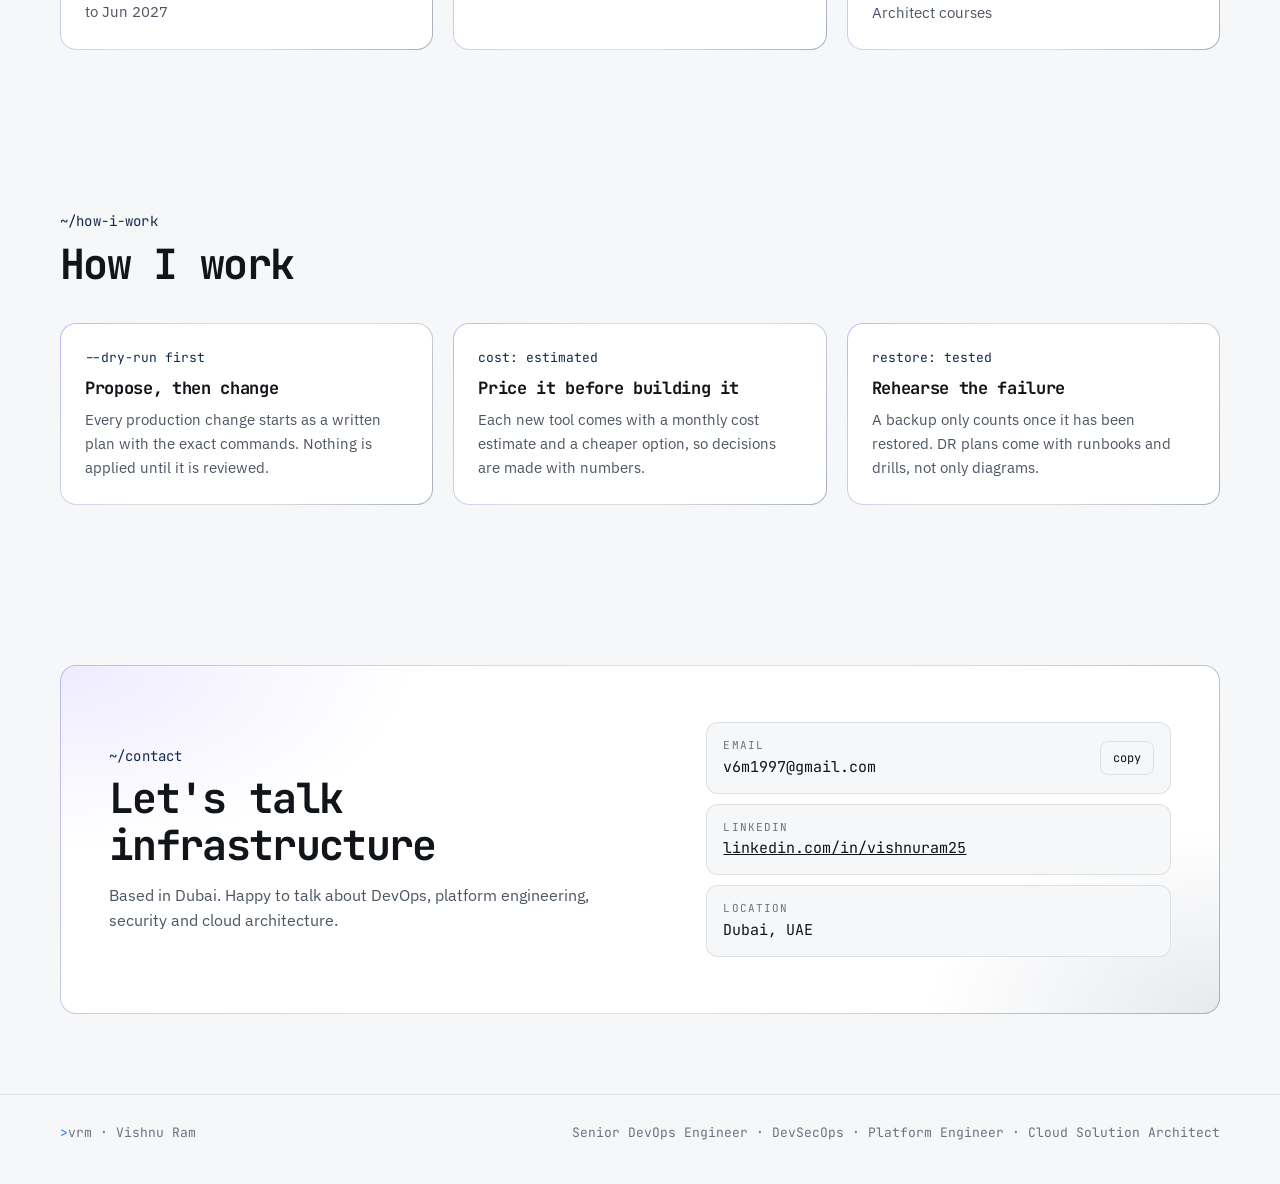
==== commit 26046e4e: "u" ====
--- a/index.html
+++ b/index.html
@@ -14,6 +14,11 @@
 <meta property="og:type" content="website">
 <meta property="og:title" content="Vishnu Ram · Senior DevOps Engineer">
 <meta property="og:description" content="Senior DevOps Engineer · DevSecOps · Platform Engineer · Cloud Solution Architect. I build the platform your apps run on.">
+<meta property="og:image" content="https://vishnu-ram-25.github.io/og-image.png">
+<meta property="og:image:width" content="1200">
+<meta property="og:image:height" content="630">
+<meta property="og:image:alt" content="Vishnu Ram: I build the platform your apps run on. Senior DevOps Engineer, DevSecOps, Platform Engineer, Cloud Solution Architect.">
+<meta name="twitter:card" content="summary_large_image">
 <link rel="stylesheet" href="fonts/fonts.css">
 <link rel="stylesheet" href="base.css">
 <link rel="stylesheet" href="style.css">
@@ -332,7 +337,7 @@
         <div>
           <p class="path">~/contact</p>
           <h2 id="contact-h">Let's talk infrastructure</h2>
-          <p class="sec-sub">Based in Dubai. Open to conversations about DevOps, platform engineering and cloud architecture roles.</p>
+          <p class="sec-sub">Based in Dubai. Happy to talk about DevOps, platform engineering, security and cloud architecture.</p>
         </div>
         <div class="links">
           <div class="link-row">
